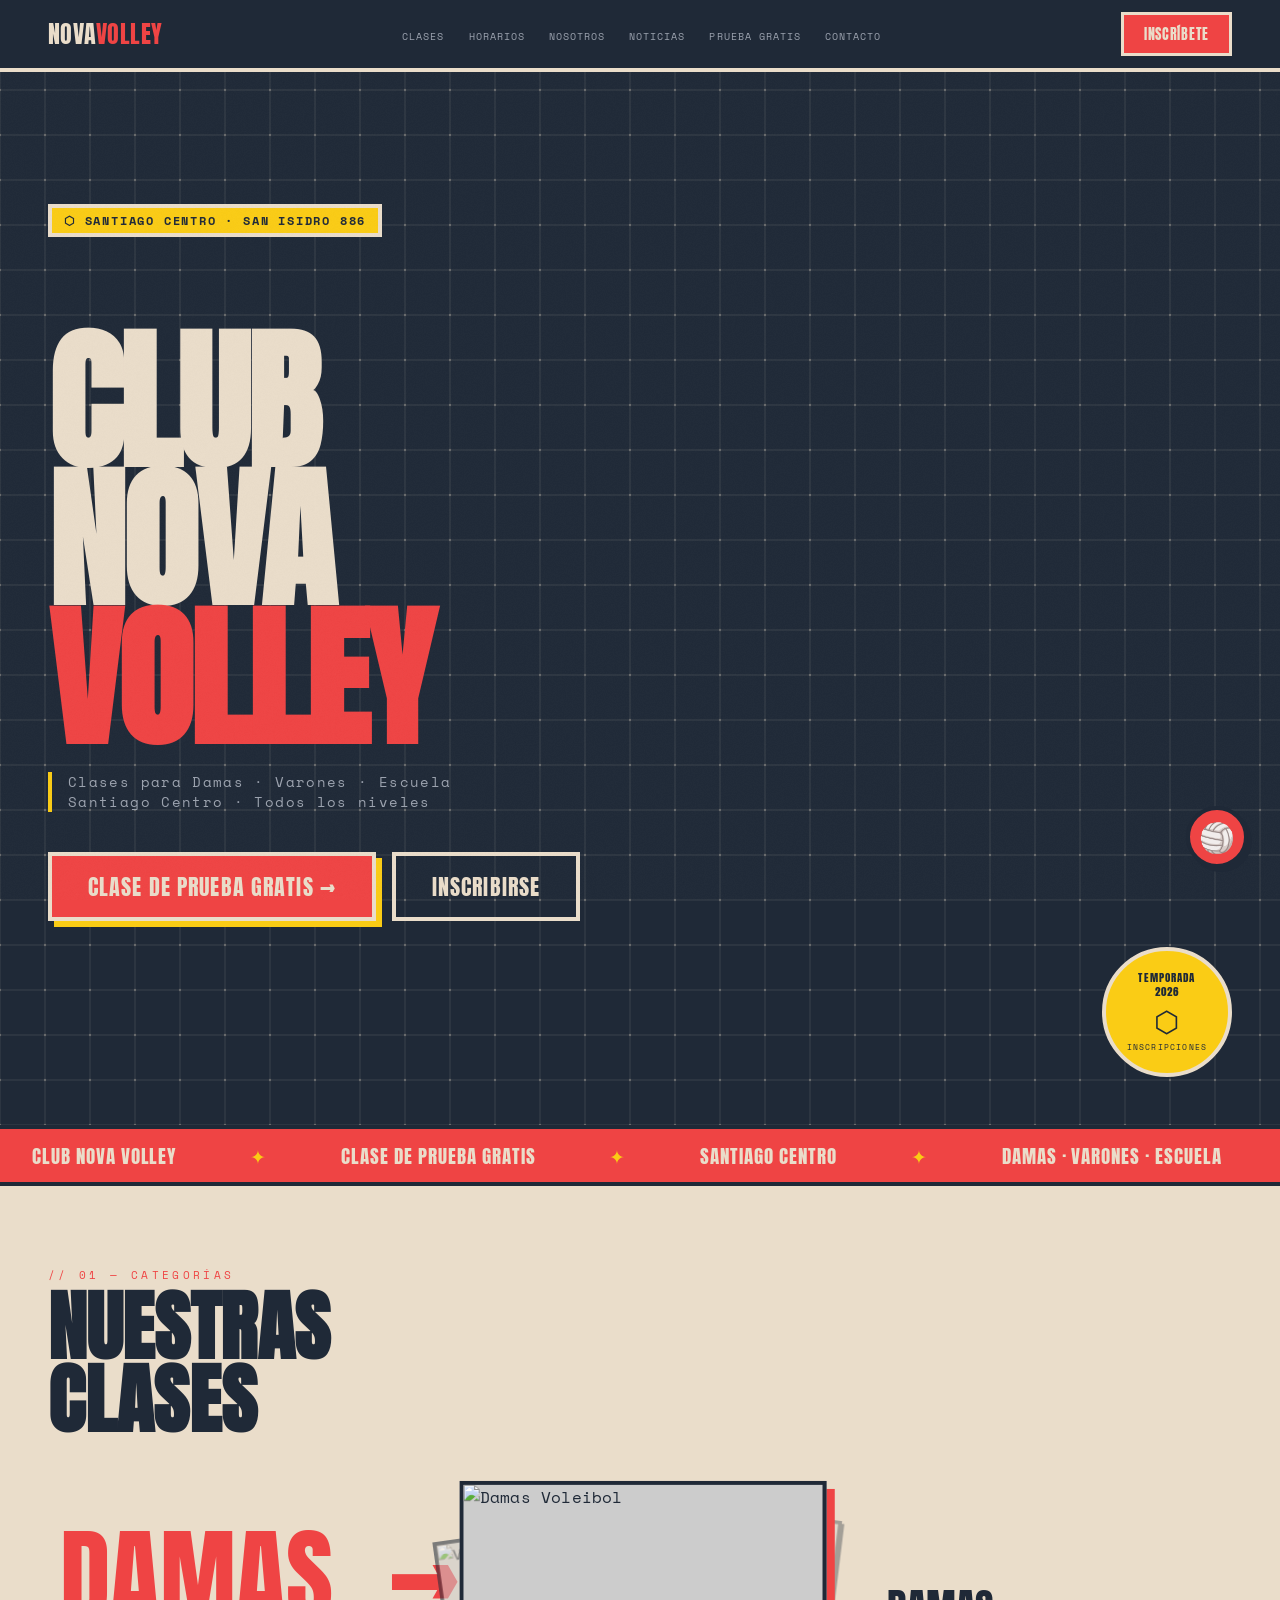
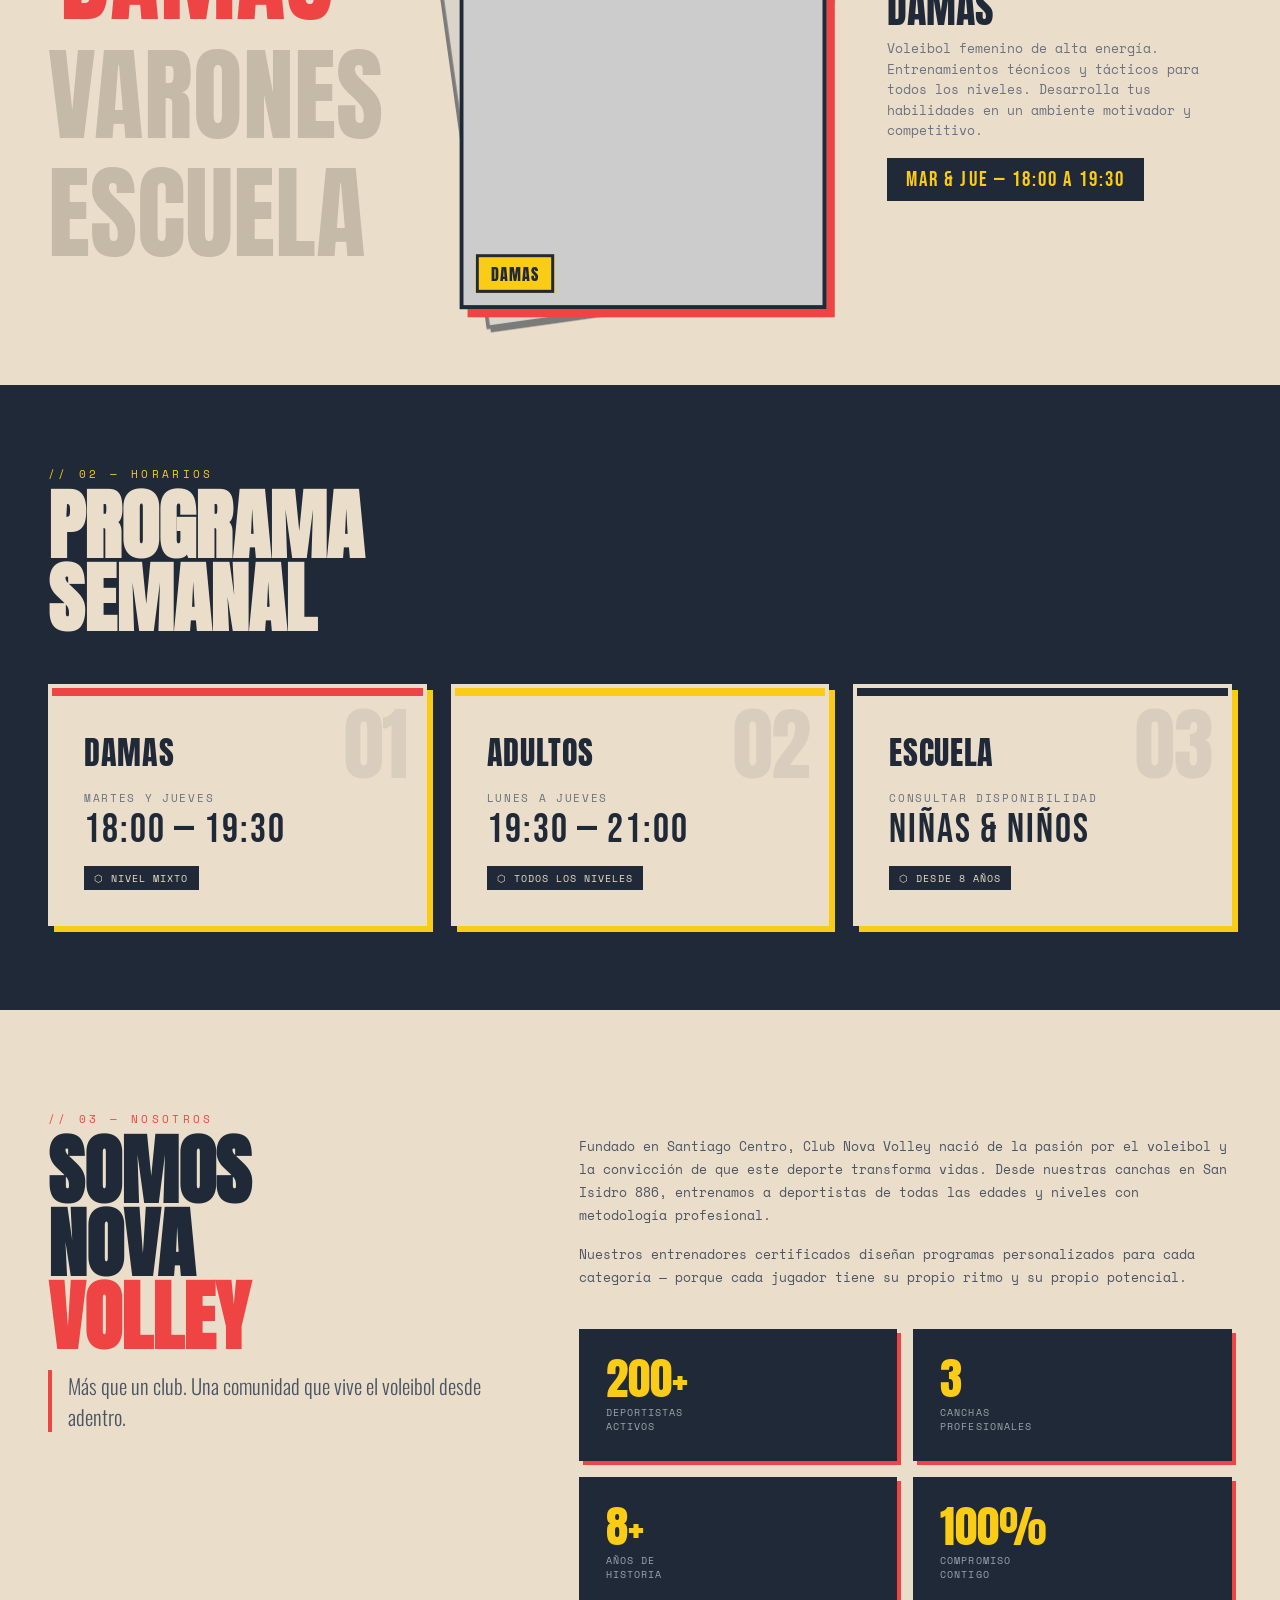
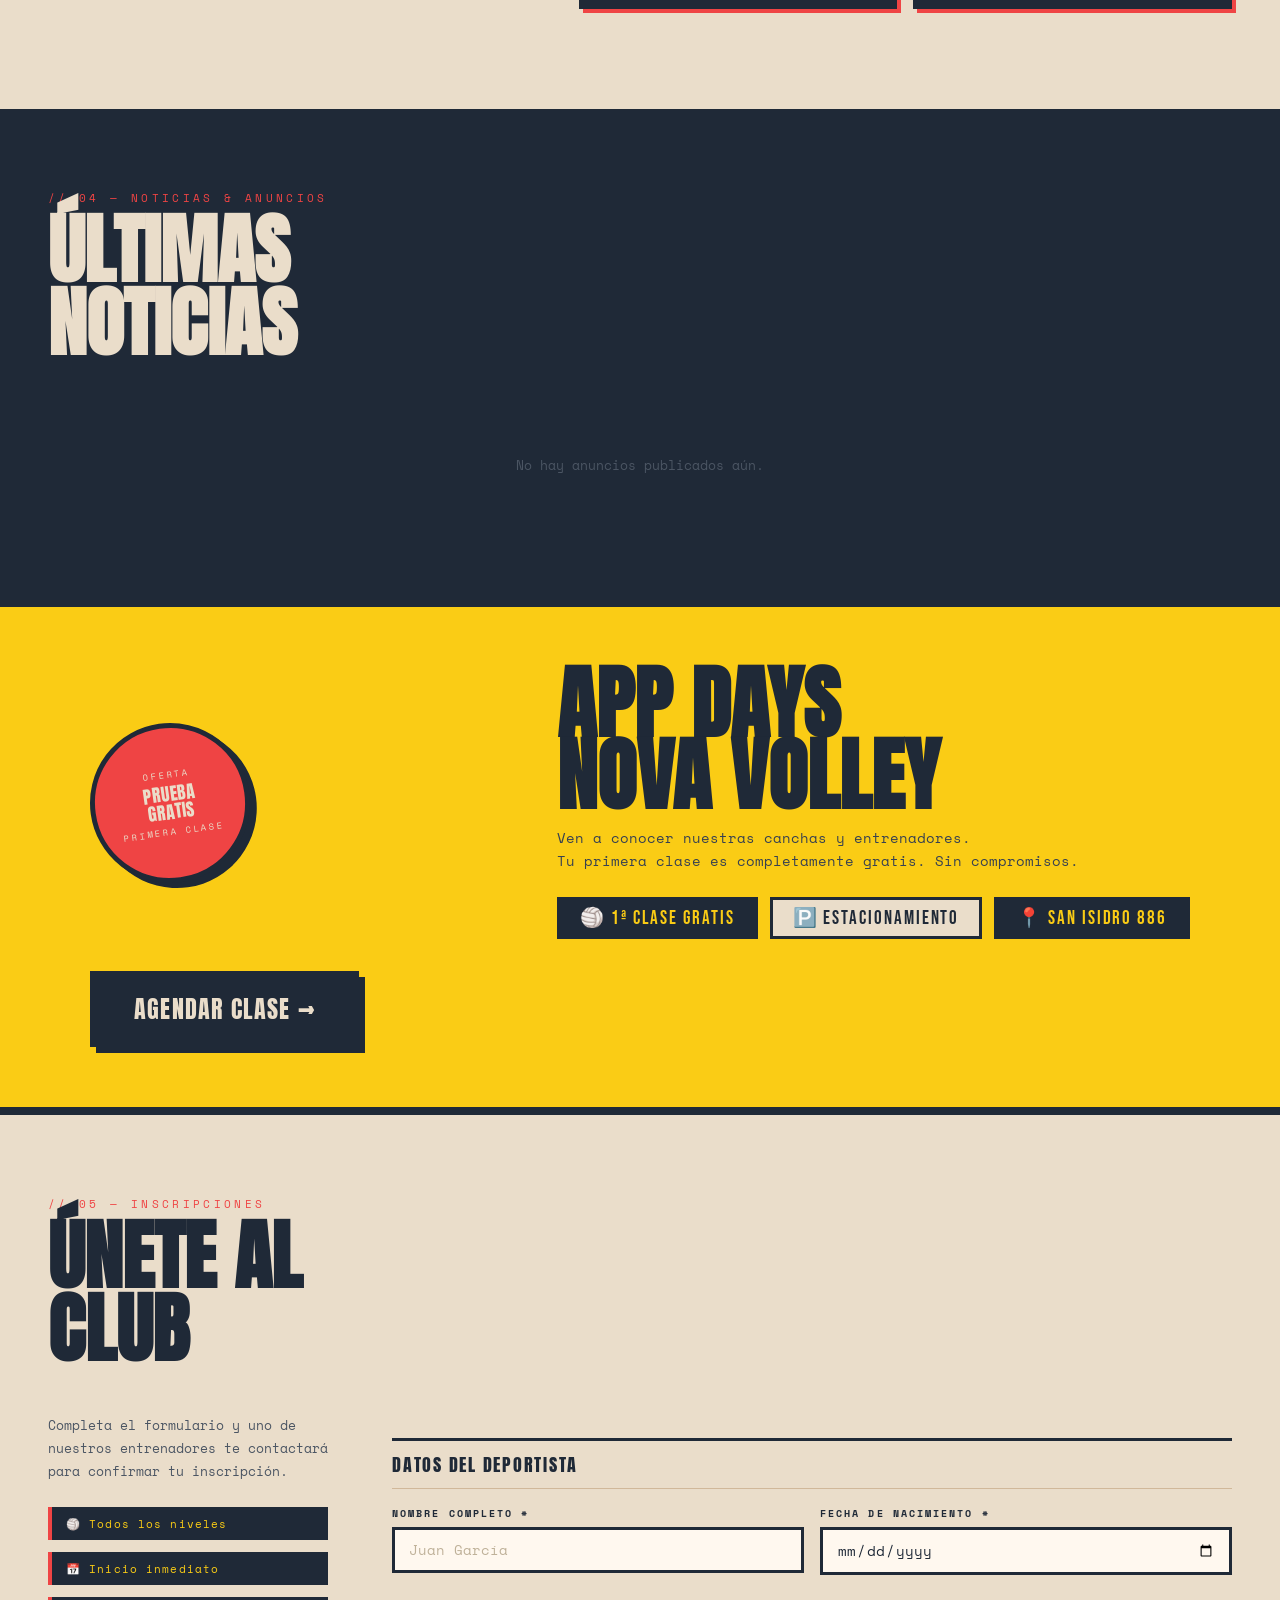
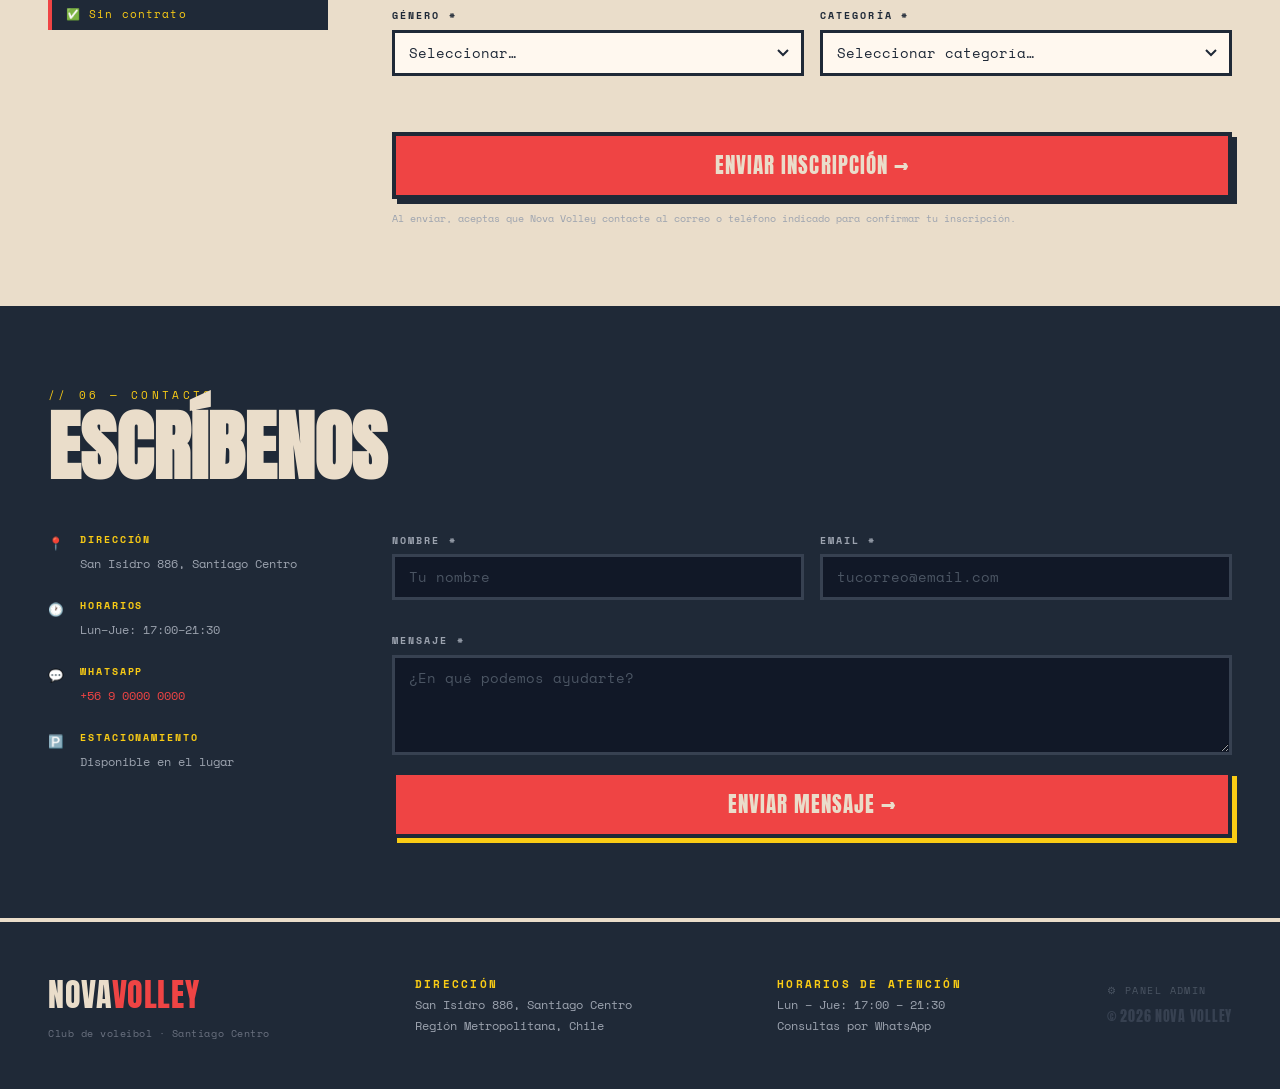
==== index.html @ c0166d58 "Add files via upload" ====
<!DOCTYPE html>
<html lang="es">
<head>
<meta charset="UTF-8">
<meta name="viewport" content="width=device-width, initial-scale=1.0">
<title>Club Nova Volley — Santiago Centro</title>
<link href="https://fonts.googleapis.com/css2?family=Anton&family=Bebas+Neue&family=Space+Mono:wght@400;700&family=Oswald:wght@300;400;700&display=swap" rel="stylesheet">
<link rel="stylesheet" href="styles.css">
</head>
<body>

<!-- ── NAVIGATION ── -->
<nav>
  <a href="#" class="nav-logo">NOVA<span>VOLLEY</span></a>
  <ul class="nav-links">
    <li><a href="#categorias">Clases</a></li>
    <li><a href="#horarios">Horarios</a></li>
    <li><a href="#nosotros">Nosotros</a></li>
    <li><a href="#informaciones">Noticias</a></li>
    <li><a href="#promo">Prueba Gratis</a></li>
    <li><a href="#contacto">Contacto</a></li>
  </ul>
  <a href="#inscripcion" class="nav-btn">INSCRÍBETE</a>
  <button class="nav-hamburger" id="nav-hamburger" aria-label="Abrir menú">☰</button>
</nav>

<!-- Mobile menu -->
<div class="mobile-menu" id="mobile-menu">
  <button class="mobile-menu-close" id="mobile-menu-close">✕</button>
  <ul>
    <li><a href="#categorias" class="mobile-link">Clases</a></li>
    <li><a href="#horarios" class="mobile-link">Horarios</a></li>
    <li><a href="#nosotros" class="mobile-link">Nosotros</a></li>
    <li><a href="#informaciones" class="mobile-link">Noticias</a></li>
    <li><a href="#promo" class="mobile-link">Prueba Gratis</a></li>
    <li><a href="#contacto" class="mobile-link">Contacto</a></li>
    <li><a href="#inscripcion" class="mobile-link cta">INSCRÍBETE</a></li>
  </ul>
</div>

<!-- ── HERO ── -->
<section id="hero">
  <canvas id="hero-canvas"></canvas>
  <div class="hero-content">
    <span class="hero-tag">⬡ Santiago Centro · San Isidro 886</span>
    <h1 class="hero-title">
      CLUB<br>
      NOVA<span class="highlight">VOLLEY</span>
    </h1>
    <p class="hero-sub">
      Clases para Damas · Varones · Escuela<br>
      Santiago Centro · Todos los niveles
    </p>
    <div class="hero-ctas">
      <a href="#promo" class="hero-cta">CLASE DE PRUEBA GRATIS →</a>
      <a href="#inscripcion" class="hero-cta-secondary">INSCRIBIRSE</a>
    </div>
  </div>
  <div class="hero-badge">
    <div class="hero-badge-inner">
      <span style="font-family:'Anton',sans-serif;font-size:0.7rem;color:var(--carbon);text-transform:uppercase;letter-spacing:0.1em;text-align:center;line-height:1.2;">TEMPORADA<br>2026</span>
      <span style="font-family:'Anton',sans-serif;font-size:1.8rem;color:var(--carbon);">⬡</span>
      <span style="font-family:'Space Mono',monospace;font-size:0.5rem;color:var(--carbon);text-transform:uppercase;letter-spacing:0.15em;">INSCRIPCIONES</span>
    </div>
  </div>
</section>

<!-- ── TICKER ── -->
<div class="ticker-wrap">
  <div class="ticker-track">
    <span class="ticker-item">CLUB NOVA VOLLEY</span>
    <span class="ticker-item ticker-dot">✦</span>
    <span class="ticker-item">CLASE DE PRUEBA GRATIS</span>
    <span class="ticker-item ticker-dot">✦</span>
    <span class="ticker-item">SANTIAGO CENTRO</span>
    <span class="ticker-item ticker-dot">✦</span>
    <span class="ticker-item">DAMAS · VARONES · ESCUELA</span>
    <span class="ticker-item ticker-dot">✦</span>
    <span class="ticker-item">SAN ISIDRO 886</span>
    <span class="ticker-item ticker-dot">✦</span>
    <span class="ticker-item">ESTACIONAMIENTO DISPONIBLE</span>
    <span class="ticker-item ticker-dot">✦</span>
    <span class="ticker-item">CLUB NOVA VOLLEY</span>
    <span class="ticker-item ticker-dot">✦</span>
    <span class="ticker-item">CLASE DE PRUEBA GRATIS</span>
    <span class="ticker-item ticker-dot">✦</span>
    <span class="ticker-item">SANTIAGO CENTRO</span>
    <span class="ticker-item ticker-dot">✦</span>
    <span class="ticker-item">DAMAS · VARONES · ESCUELA</span>
    <span class="ticker-item ticker-dot">✦</span>
    <span class="ticker-item">SAN ISIDRO 886</span>
    <span class="ticker-item ticker-dot">✦</span>
    <span class="ticker-item">ESTACIONAMIENTO DISPONIBLE</span>
    <span class="ticker-item ticker-dot">✦</span>
  </div>
</div>

<!-- ── CATEGORÍAS ── -->
<section id="categorias">
  <p class="section-label">// 01 — Categorías</p>
  <h2 class="section-title">NUESTRAS<br>CLASES</h2>
  <div class="shuffle-layout">
    <div class="cat-list" id="cat-list">
      <div class="cat-item active" data-cat="damas">DAMAS</div>
      <div class="cat-item" data-cat="varones">VARONES</div>
      <div class="cat-item" data-cat="escuela">ESCUELA</div>
    </div>
    <div class="photo-stack-wrap" id="photo-stack">
      <div class="photo-card front" data-cat="damas" data-pos="2">
        <img src="https://images.unsplash.com/photo-1547347298-4074fc3086f0?w=600&auto=format&fit=crop&q=80" alt="Damas Voleibol" loading="lazy" />
        <span class="card-label">DAMAS</span>
      </div>
      <div class="photo-card back-1" data-cat="varones" data-pos="0">
        <img src="https://images.unsplash.com/photo-1612872087720-bb876e2e67d1?w=600&auto=format&fit=crop&q=80" alt="Varones Voleibol" loading="lazy" />
        <span class="card-label">VARONES</span>
      </div>
      <div class="photo-card back-2" data-cat="escuela" data-pos="1">
        <img src="https://images.unsplash.com/photo-1574629810360-7efbbe195018?w=600&auto=format&fit=crop&q=80" alt="Escuela Voleibol" loading="lazy" />
        <span class="card-label">ESCUELA</span>
      </div>
    </div>
    <div class="cat-info-panel" id="cat-info">
      <div class="cat-info-title" id="info-title">DAMAS</div>
      <p class="cat-info-text" id="info-text">Voleibol femenino de alta energía. Entrenamientos técnicos y tácticos para todos los niveles. Desarrolla tus habilidades en un ambiente motivador y competitivo.</p>
      <span class="cat-horario" id="info-horario">MAR &amp; JUE — 18:00 a 19:30</span>
    </div>
  </div>
</section>

<!-- ── HORARIOS ── -->
<section id="horarios">
  <p class="section-label">// 02 — Horarios</p>
  <h2 class="section-title">PROGRAMA<br>SEMANAL</h2>
  <div class="schedule-grid">
    <div class="schedule-card">
      <div class="card-accent" style="background: var(--orange);"></div>
      <span class="card-num">01</span>
      <div class="card-title">Damas</div>
      <div class="card-days">Martes y Jueves</div>
      <div class="card-time">18:00 — 19:30</div>
      <span class="card-tag">⬡ Nivel mixto</span>
    </div>
    <div class="schedule-card">
      <div class="card-accent" style="background: var(--mustard);"></div>
      <span class="card-num">02</span>
      <div class="card-title">Adultos</div>
      <div class="card-days">Lunes a Jueves</div>
      <div class="card-time">19:30 — 21:00</div>
      <span class="card-tag">⬡ Todos los niveles</span>
    </div>
    <div class="schedule-card">
      <div class="card-accent" style="background: var(--carbon);"></div>
      <span class="card-num">03</span>
      <div class="card-title">Escuela</div>
      <div class="card-days">Consultar disponibilidad</div>
      <div class="card-time">NIÑAS &amp; NIÑOS</div>
      <span class="card-tag">⬡ Desde 8 años</span>
    </div>
  </div>
</section>

<!-- ── NOSOTROS ── -->
<section id="nosotros">
  <p class="section-label">// 03 — Nosotros</p>
  <div class="nosotros-layout">
    <div class="nosotros-left">
      <h2 class="section-title nosotros-title">SOMOS<br>NOVA<span class="text-orange">VOLLEY</span></h2>
      <p class="nosotros-lead">Más que un club. Una comunidad que vive el voleibol desde adentro.</p>
    </div>
    <div class="nosotros-right">
      <div class="nosotros-text">
        <p>Fundado en Santiago Centro, Club Nova Volley nació de la pasión por el voleibol y la convicción de que este deporte transforma vidas. Desde nuestras canchas en San Isidro 886, entrenamos a deportistas de todas las edades y niveles con metodología profesional.</p>
        <p>Nuestros entrenadores certificados diseñan programas personalizados para cada categoría — porque cada jugador tiene su propio ritmo y su propio potencial.</p>
      </div>
      <div class="nosotros-stats">
        <div class="stat-item">
          <span class="stat-num">200+</span>
          <span class="stat-label">Deportistas<br>activos</span>
        </div>
        <div class="stat-item">
          <span class="stat-num">3</span>
          <span class="stat-label">Canchas<br>profesionales</span>
        </div>
        <div class="stat-item">
          <span class="stat-num">8+</span>
          <span class="stat-label">Años de<br>historia</span>
        </div>
        <div class="stat-item">
          <span class="stat-num">100%</span>
          <span class="stat-label">Compromiso<br>contigo</span>
        </div>
      </div>
    </div>
  </div>
</section>

<!-- ── INFORMACIONES (Feed dinámico) ── -->
<section id="informaciones">
  <p class="section-label">// 04 — Noticias &amp; Anuncios</p>
  <h2 class="section-title">ÚLTIMAS<br>NOTICIAS</h2>
  <div class="news-grid" id="news-grid">
    <!-- Feed cargado desde Supabase -->
    <div class="news-loading">
      <div class="news-spinner"></div>
      <span>Cargando noticias…</span>
    </div>
  </div>
</section>

<!-- ── PROMO ── -->
<section id="promo">
  <div class="promo-inner">
    <div class="promo-stamp">
      <div class="stamp-top">oferta</div>
      <div class="stamp-main">PRUEBA<br>GRATIS</div>
      <div class="stamp-top">primera clase</div>
    </div>
    <div class="promo-text">
      <h2>APP DAYS<br>NOVA VOLLEY</h2>
      <p>Ven a conocer nuestras canchas y entrenadores.<br>Tu primera clase es completamente gratis. Sin compromisos.</p>
      <div class="promo-pills">
        <span class="promo-pill">🏐 1ª CLASE GRATIS</span>
        <span class="promo-pill inv">🅿️ ESTACIONAMIENTO</span>
        <span class="promo-pill">📍 SAN ISIDRO 886</span>
      </div>
    </div>
    <a href="https://wa.me/56900000000?text=Hola%2C%20quiero%20agendar%20mi%20clase%20de%20prueba%20en%20Club%20Nova%20Volley" class="promo-cta" target="_blank">
      AGENDAR CLASE →
    </a>
  </div>
</section>

<!-- ── INSCRIPCIÓN ── -->
<section id="inscripcion">
  <p class="section-label">// 05 — Inscripciones</p>
  <h2 class="section-title">ÚNETE AL<br>CLUB</h2>
  <div class="form-layout">
    <div class="form-intro">
      <p class="form-intro-text">Completa el formulario y uno de nuestros entrenadores te contactará para confirmar tu inscripción.</p>
      <div class="form-badges">
        <span class="form-badge">🏐 Todos los niveles</span>
        <span class="form-badge">📅 Inicio inmediato</span>
        <span class="form-badge">✅ Sin contrato</span>
      </div>
    </div>
    <form class="registro-form" id="registro-form" novalidate>
      <div class="form-section-title">DATOS DEL DEPORTISTA</div>
      <div class="form-row">
        <div class="form-group">
          <label class="form-label">Nombre completo *</label>
          <input type="text" class="form-input" name="nombre" placeholder="Juan García" required>
        </div>
        <div class="form-group">
          <label class="form-label">Fecha de nacimiento *</label>
          <input type="date" class="form-input" name="fecha_nac" required>
        </div>
      </div>
      <div class="form-row">
        <div class="form-group">
          <label class="form-label">Género *</label>
          <select class="form-input form-select" name="genero" required>
            <option value="">Seleccionar…</option>
            <option value="femenino">Femenino</option>
            <option value="masculino">Masculino</option>
            <option value="otro">Otro / Prefiero no decir</option>
          </select>
        </div>
        <div class="form-group">
          <label class="form-label">Categoría *</label>
          <select class="form-input form-select" name="categoria" required>
            <option value="">Seleccionar categoría…</option>
            <option value="damas">Damas (Martes y Jueves 18:00)</option>
            <option value="adultos">Adultos (Lun–Jue 19:30)</option>
            <option value="escuela">Escuela (desde 8 años)</option>
          </select>
        </div>
      </div>

      <!-- Sección Apoderado (condicional si es menor) -->
      <div class="form-section-title apoderado-section" id="apoderado-section" style="display:none;">
        CONTACTO DEL APODERADO
        <span class="form-section-note">(Requerido para menores de 18 años)</span>
      </div>
      <div class="apoderado-fields" id="apoderado-fields" style="display:none;">
        <div class="form-row">
          <div class="form-group">
            <label class="form-label">Nombre del apoderado *</label>
            <input type="text" class="form-input" name="apoderado_nombre" placeholder="María García">
          </div>
          <div class="form-group">
            <label class="form-label">Teléfono del apoderado *</label>
            <input type="tel" class="form-input" name="apoderado_telefono" placeholder="+56 9 8765 4321">
          </div>
        </div>
      </div>
      <div class="form-submit-wrap">
        <button type="submit" class="form-submit" id="form-submit-btn">
          <span id="form-submit-text">ENVIAR INSCRIPCIÓN →</span>
        </button>
        <p class="form-disclaimer">Al enviar, aceptas que Nova Volley contacte al correo o teléfono indicado para confirmar tu inscripción.</p>
      </div>
      <div class="form-success" id="form-success" style="display:none;">
        <span class="form-success-icon">✓</span>
        <div>
          <strong>¡Inscripción recibida!</strong><br>
          Te contactaremos en las próximas 24 horas para confirmar tu cupo.
        </div>
      </div>
      <div class="form-error" id="form-error" style="display:none;">
        <span>⚠ Error al enviar. Intenta nuevamente o contáctanos por WhatsApp.</span>
      </div>
    </form>
  </div>
</section>

<!-- ── CONTACTO ── -->
<section id="contacto">
  <p class="section-label">// 06 — Contacto</p>
  <h2 class="section-title">ESCRÍBENOS</h2>
  <div class="contacto-layout">
    <div class="contacto-info">
      <div class="contacto-item">
        <span class="contacto-icon">📍</span>
        <div>
          <strong>Dirección</strong>
          <span>San Isidro 886, Santiago Centro</span>
        </div>
      </div>
      <div class="contacto-item">
        <span class="contacto-icon">🕐</span>
        <div>
          <strong>Horarios</strong>
          <span>Lun–Jue: 17:00–21:30</span>
        </div>
      </div>
      <div class="contacto-item">
        <span class="contacto-icon">💬</span>
        <div>
          <strong>WhatsApp</strong>
          <a href="https://wa.me/56900000000" target="_blank" class="contacto-link">+56 9 0000 0000</a>
        </div>
      </div>
      <div class="contacto-item">
        <span class="contacto-icon">🅿️</span>
        <div>
          <strong>Estacionamiento</strong>
          <span>Disponible en el lugar</span>
        </div>
      </div>
    </div>
    <form class="contacto-form" id="contacto-form" novalidate>
      <div class="form-row">
        <div class="form-group">
          <label class="form-label">Nombre *</label>
          <input type="text" class="form-input" name="nombre" placeholder="Tu nombre" required>
        </div>
        <div class="form-group">
          <label class="form-label">Email *</label>
          <input type="email" class="form-input" name="email" placeholder="tucorreo@email.com" required>
        </div>
      </div>
      <div class="form-group">
        <label class="form-label">Mensaje *</label>
        <textarea class="form-input form-textarea" name="mensaje" placeholder="¿En qué podemos ayudarte?" required></textarea>
      </div>
      <button type="submit" class="form-submit">ENVIAR MENSAJE →</button>
      <div class="form-success" id="contacto-success" style="display:none;">
        <span class="form-success-icon">✓</span>
        <div><strong>¡Mensaje enviado!</strong><br>Te responderemos pronto.</div>
      </div>
    </form>
  </div>
</section>

<!-- ── FOOTER ── -->
<footer>
  <div>
    <div class="logo">NOVA<span>VOLLEY</span></div>
    <div style="font-family:'Space Mono',monospace;font-size:0.65rem;color:#6B7280;margin-top:6px;letter-spacing:0.05em;">Club de voleibol · Santiago Centro</div>
  </div>
  <div class="address">
    <strong>Dirección</strong>
    San Isidro 886, Santiago Centro<br>
    Región Metropolitana, Chile
  </div>
  <div class="address">
    <strong>Horarios de atención</strong>
    Lun – Jue: 17:00 – 21:30<br>
    Consultas por WhatsApp
  </div>
  <div>
    <a href="admin.html" class="admin-link">⚙ Panel Admin</a>
    <div style="font-family:'Anton',sans-serif;font-size:0.9rem;color:#374151;text-transform:uppercase;letter-spacing:0.05em;margin-top:8px;">© 2026 Nova Volley</div>
  </div>
</footer>

<!-- ── CHATBOT FLOTANTE ── -->
<div class="chat-widget" id="chat-widget">
  <div class="chat-bubble" id="chat-bubble" title="Chatear con Nova">
    <span class="chat-bubble-icon">🏐</span>
    <span class="chat-notification" id="chat-notification">1</span>
  </div>
  <div class="chat-window" id="chat-window">
    <div class="chat-header">
      <div class="chat-header-info">
        <div class="chat-avatar">🏐</div>
        <div>
          <div class="chat-header-name">Nova Bot</div>
          <div class="chat-header-sub">Club Nova Volley · En línea</div>
        </div>
      </div>
      <button class="chat-close" id="chat-close">✕</button>
    </div>
    <div class="chat-messages" id="chat-messages">
      <!-- mensajes renderizados por JS -->
    </div>
    <div class="chat-quick-replies" id="chat-quick-replies">
      <button class="quick-reply" data-q="horarios">⏰ Horarios</button>
      <button class="quick-reply" data-q="precio">💰 Precios</button>
      <button class="quick-reply" data-q="prueba">🎯 Clase gratis</button>
      <button class="quick-reply" data-q="ubicacion">📍 Dónde están</button>
    </div>
    <div class="chat-input-wrap">
      <input type="text" class="chat-input" id="chat-input" placeholder="Escribe tu consulta…" autocomplete="off">
      <button class="chat-send" id="chat-send">→</button>
    </div>
    <div class="chat-footer-actions">
      <a href="https://wa.me/56900000000?text=Hola%2C%20necesito%20hablar%20con%20alguien%20de%20Nova%20Volley" target="_blank" class="chat-human-btn">👤 Hablar con persona</a>
      <a href="#contacto" class="chat-human-btn" id="chat-goto-form">📋 Formulario</a>
    </div>
  </div>
</div>

<script src="scripts.js"></script>
</body>
</html>
---- styles.css ----
/* =====================================================
   Club Nova Volley — Estilos completos (v2)
   ===================================================== */

:root {
  --kraft: #EADDCA;
  --orange: #EF4444;
  --mustard: #FACC15;
  --carbon: #1F2937;
  --dark: #111827;
}

* { box-sizing: border-box; margin: 0; padding: 0; }

html { scroll-behavior: smooth; }

body {
  background-color: var(--kraft);
  color: var(--carbon);
  font-family: 'Space Mono', monospace;
  overflow-x: hidden;
}

body::before {
  content: '';
  position: fixed;
  inset: 0;
  background-image: url("data:image/svg+xml,%3Csvg xmlns='http://www.w3.org/2000/svg' width='400' height='400'%3E%3Cfilter id='noise'%3E%3CfeTurbulence type='fractalNoise' baseFrequency='0.9' numOctaves='4' stitchTiles='stitch'/%3E%3CfeColorMatrix type='saturate' values='0'/%3E%3C/filter%3E%3Crect width='400' height='400' filter='url(%23noise)' opacity='0.06'/%3E%3C/svg%3E");
  pointer-events: none; /* ← nunca bloquea clicks */
  z-index: 500;         /* ← por debajo de nav, chat y mobile menu */
  opacity: 0.5;
}

/* ========== NAV ========== */
nav {
  position: fixed;
  top: 0; left: 0; right: 0;
  z-index: 1100; /* por encima de la textura (500) */
  background: var(--carbon);
  border-bottom: 4px solid var(--kraft);
  padding: 12px 3rem;
  display: flex;
  align-items: center;
  justify-content: space-between;
}

nav .nav-logo {
  font-family: 'Anton', sans-serif;
  font-size: 1.5rem;
  color: var(--kraft);
  letter-spacing: 0.02em;
  text-decoration: none;
  flex-shrink: 0;
}
nav .nav-logo span { color: var(--orange); }

nav .nav-links {
  display: flex;
  gap: 1.5rem;
  list-style: none;
}

nav .nav-links a {
  font-family: 'Space Mono', monospace;
  font-size: 0.65rem;
  color: #9CA3AF;
  text-decoration: none;
  letter-spacing: 0.1em;
  text-transform: uppercase;
  transition: color 0.2s;
  white-space: nowrap;
}
nav .nav-links a:hover { color: var(--mustard); }

nav .nav-btn {
  background: var(--orange);
  color: var(--kraft);
  font-family: 'Anton', sans-serif;
  font-size: 0.9rem;
  padding: 8px 20px;
  border: 3px solid var(--kraft);
  cursor: pointer;
  letter-spacing: 0.05em;
  text-decoration: none;
  transition: background 0.2s;
  white-space: nowrap;
  flex-shrink: 0;
}
nav .nav-btn:hover { background: var(--mustard); color: var(--carbon); }

.nav-hamburger {
  display: none;
  background: none;
  border: 2px solid #4B5563;
  color: var(--kraft);
  font-size: 1.2rem;
  padding: 4px 10px;
  cursor: pointer;
  transition: border-color 0.2s;
}
.nav-hamburger:hover { border-color: var(--orange); }

/* Mobile menu */
.mobile-menu {
  display: none;
  position: fixed;
  inset: 0;
  background: var(--dark);
  z-index: 2200; /* por encima de nav y textura */
  flex-direction: column;
  align-items: center;
  justify-content: center;
  gap: 0.5rem;
  transform: translateX(100%);
  transition: transform 0.35s cubic-bezier(0.77, 0, 0.175, 1);
}
.mobile-menu { display: flex; }
.mobile-menu.open { transform: translateX(0); }

.mobile-menu-close {
  position: absolute;
  top: 1.5rem;
  right: 1.5rem;
  background: none;
  border: 2px solid #4B5563;
  color: var(--kraft);
  font-size: 1.2rem;
  padding: 6px 12px;
  cursor: pointer;
}

.mobile-menu ul {
  list-style: none;
  display: flex;
  flex-direction: column;
  align-items: center;
  gap: 0.5rem;
  width: 100%;
  padding: 0 2rem;
}

.mobile-menu a.mobile-link {
  display: block;
  font-family: 'Anton', sans-serif;
  font-size: 2rem;
  text-transform: uppercase;
  color: var(--kraft);
  text-decoration: none;
  letter-spacing: 0.05em;
  padding: 8px 0;
  transition: color 0.2s;
}
.mobile-menu a.mobile-link:hover { color: var(--orange); }
.mobile-menu a.mobile-link.cta {
  background: var(--orange);
  color: var(--kraft);
  padding: 10px 32px;
  margin-top: 1rem;
  font-size: 1.5rem;
  border: 3px solid var(--kraft);
}

/* ========== HERO ========== */
#hero {
  position: relative;
  height: 125vh;
  min-height: 600px;
  background-color: var(--carbon);
  overflow: hidden;
}

#hero-canvas {
  position: absolute;
  inset: 0;
  width: 125%;
  height: 125%;
}

.hero-content {
  position: relative;
  z-index: 10;
  display: flex;
  flex-direction: column;
  align-items: flex-start;
  justify-content: center;
  height: 100%;
  padding: 2rem 3rem;
  pointer-events: none;
}

.hero-content .hero-cta,
.hero-content .hero-cta-secondary,
.hero-content a,
.hero-content button {
  pointer-events: auto;
}

.hero-tag {
  background: var(--mustard);
  border: 4px solid var(--kraft);
  color: var(--carbon);
  font-family: 'Space Mono', monospace;
  font-size: 0.75rem;
  font-weight: 700;
  padding: 4px 12px;
  letter-spacing: 0.15em;
  text-transform: uppercase;
  margin-bottom: 1rem;
  display: inline-block;
}

.hero-title {
  font-family: 'Anton', sans-serif;
  font-size: clamp(4rem, 12vw, 10rem);
  line-height: 0.9;
  color: var(--kraft);
  text-transform: uppercase;
  letter-spacing: -0.02em;
  margin-top: 5rem;
}
.hero-title span.highlight { color: var(--orange); display: block; }

.hero-sub {
  font-family: 'Space Mono', monospace;
  color: #9CA3AF;
  font-size: 0.85rem;
  margin-top: 1.5rem;
  letter-spacing: 0.1em;
  border-left: 4px solid var(--mustard);
  padding-left: 1rem;
}

.hero-ctas {
  display: flex;
  gap: 1rem;
  flex-wrap: wrap;
  margin-top: 2.5rem;
}

.hero-cta {
  background: var(--orange);
  color: var(--kraft);
  font-family: 'Anton', sans-serif;
  font-size: 1.4rem;
  letter-spacing: 0.05em;
  padding: 14px 36px;
  border: 4px solid var(--kraft);
  box-shadow: 6px 6px 0px var(--mustard);
  cursor: pointer;
  text-decoration: none;
  display: inline-block;
  transition: transform 0.1s, box-shadow 0.1s;
}
.hero-cta:hover { transform: translate(-3px, -3px); box-shadow: 9px 9px 0px var(--mustard); }

.hero-cta-secondary {
  background: transparent;
  color: var(--kraft);
  font-family: 'Anton', sans-serif;
  font-size: 1.4rem;
  letter-spacing: 0.05em;
  padding: 14px 36px;
  border: 4px solid var(--kraft);
  cursor: pointer;
  text-decoration: none;
  display: inline-block;
  transition: background 0.2s, color 0.2s;
}
.hero-cta-secondary:hover { background: var(--kraft); color: var(--carbon); }

.hero-badge {
  position: absolute;
  right: 3rem;
  bottom: 3rem;
  width: 130px;
  height: 130px;
  background: var(--mustard);
  border: 4px solid var(--kraft);
  border-radius: 50%;
  display: flex;
  flex-direction: column;
  align-items: center;
  justify-content: center;
  text-align: center;
  animation: spin-slow 12s linear infinite;
  z-index: 10;
  pointer-events: none;
}

@keyframes spin-slow {
  from { transform: rotate(0deg); }
  to   { transform: rotate(360deg); }
}

.hero-badge-inner {
  animation: spin-slow 12s linear infinite reverse;
  display: flex;
  flex-direction: column;
  align-items: center;
}

/* ========== TICKER ========== */
.ticker-wrap {
  background: var(--orange);
  border-top: 4px solid var(--carbon);
  border-bottom: 4px solid var(--carbon);
  overflow: hidden;
  padding: 12px 0;
  white-space: nowrap;
}

.ticker-track {
  display: inline-block;
  animation: ticker 20s linear infinite;
}

.ticker-item {
  display: inline-block;
  font-family: 'Anton', sans-serif;
  font-size: 1.2rem;
  color: var(--kraft);
  padding: 0 2rem;
  letter-spacing: 0.05em;
}

.ticker-dot { color: var(--mustard); }

@keyframes ticker {
  0%   { transform: translateX(0); }
  100% { transform: translateX(-50%); }
}

/* ========== SHARED SECTION STYLES ========== */
.section-label {
  font-family: 'Space Mono', monospace;
  font-size: 0.7rem;
  letter-spacing: 0.3em;
  text-transform: uppercase;
  color: var(--orange);
  margin-bottom: 0.5rem;
}

.section-title {
  font-family: 'Anton', sans-serif;
  font-size: clamp(2.5rem, 6vw, 5rem);
  text-transform: uppercase;
  line-height: 0.95;
  color: var(--carbon);
  margin-bottom: 3rem;
}

/* ========== CATEGORÍAS ========== */
#categorias {
  background-color: var(--kraft);
  padding: 80px 3rem;
  position: relative;
}

.shuffle-layout {
  display: flex;
  align-items: center;
  gap: 4rem;
  min-height: 420px;
}

.cat-list { display: flex; flex-direction: column; gap: 0; flex-shrink: 0; }

.cat-item {
  font-family: 'Anton', sans-serif;
  font-size: clamp(1.5rem, 8vw, 7rem);
  text-transform: uppercase;
  color: #C5B9A8;
  cursor: pointer;
  line-height: 1;
  padding: 8px 0;
  transition: color 0.25s cubic-bezier(0.34, 1.56, 0.64, 1), transform 0.25s cubic-bezier(0.34, 1.56, 0.64, 1);
  position: relative;
  padding-right: 1rem;
  user-select: none;
}

.cat-item::after {
  content: '→';
  position: absolute;
  right: -2rem;
  opacity: 0;
  transition: opacity 0.2s, right 0.3s cubic-bezier(0.34, 1.56, 0.64, 1);
}

.cat-item:hover,
.cat-item.active { color: var(--carbon); transform: translateX(12px); }
.cat-item:hover::after,
.cat-item.active::after { opacity: 1; right: -3rem; color: var(--orange); }
.cat-item.active { color: var(--orange); }

.photo-stack-wrap {
  position: relative;
  width: 360px;
  height: 420px;
  flex-shrink: 0;
  margin: 0 auto;
}

.photo-card {
  position: absolute;
  inset: 0;
  border: 4px solid var(--carbon);
  overflow: hidden;
  transition: transform 0.6s cubic-bezier(0.34, 1.2, 0.64, 1), opacity 0.5s cubic-bezier(0.25, 0.1, 0.25, 1), box-shadow 0.5s ease;
  will-change: transform, opacity;
  background: #ccc;
}

.photo-card img { width: 100%; height: 100%; object-fit: cover; display: block; }

.photo-card .card-label {
  position: absolute;
  bottom: 12px;
  left: 12px;
  background: var(--mustard);
  border: 3px solid var(--carbon);
  font-family: 'Anton', sans-serif;
  font-size: 1rem;
  padding: 4px 12px;
  color: var(--carbon);
  letter-spacing: 0.05em;
}

.photo-card[data-pos="0"] { transform: rotate(-6deg) translate(-10px, 8px); z-index: 1; opacity: 0.7; box-shadow: 4px 4px 0 var(--carbon); }
.photo-card[data-pos="1"] { transform: rotate(4deg) translate(8px, -6px); z-index: 2; opacity: 0.85; box-shadow: 5px 5px 0 var(--carbon); }
.photo-card[data-pos="2"] { transform: rotate(-2deg) translate(2px, 2px); z-index: 3; opacity: 1; box-shadow: 6px 6px 0 var(--carbon); }

.photo-card.front  { transform: rotate(0deg) translate(0, 0) scale(1.02) !important; z-index: 10 !important; opacity: 1 !important; box-shadow: 8px 8px 0 var(--orange) !important; }
.photo-card.back-1 { transform: rotate(-8deg) translate(-20px, 15px) scale(0.93) !important; z-index: 5 !important; opacity: 0.55 !important; box-shadow: 4px 4px 0 var(--carbon) !important; }
.photo-card.back-2 { transform: rotate(7deg) translate(18px, -12px) scale(0.88) !important; z-index: 4 !important; opacity: 0.35 !important; box-shadow: 3px 3px 0 var(--carbon) !important; }

.cat-info-panel { flex: 1; min-width: 200px; }

.cat-info-title {
  font-family: 'Anton', sans-serif;
  font-size: 2.5rem;
  text-transform: uppercase;
  color: var(--carbon);
  line-height: 0.95;
  transition: color 0.3s;
}

.cat-info-text {
  font-family: 'Space Mono', monospace;
  font-size: 0.8rem;
  color: #6B7280;
  margin-top: 0.75rem;
  line-height: 1.6;
  transition: opacity 0.3s;
}

.cat-horario {
  margin-top: 1rem;
  display: inline-block;
  background: var(--carbon);
  color: var(--mustard);
  font-family: 'Bebas Neue', sans-serif;
  font-size: 1.3rem;
  padding: 6px 16px;
  letter-spacing: 0.1em;
  border: 3px solid var(--carbon);
}

/* ========== HORARIOS ========== */
#horarios {
  background: var(--carbon);
  padding: 80px 3rem;
}

#horarios .section-label { color: var(--mustard); }
#horarios .section-title { color: var(--kraft); }

.schedule-grid {
  display: grid;
  grid-template-columns: repeat(auto-fit, minmax(280px, 1fr));
  gap: 1.5rem;
  margin-top: 2rem;
}

.schedule-card {
  background: var(--kraft);
  border: 4px solid var(--kraft);
  padding: 2rem;
  position: relative;
  overflow: hidden;
  cursor: pointer;
  transition: transform 0.2s cubic-bezier(0.34, 1.56, 0.64, 1), box-shadow 0.2s;
  box-shadow: 6px 6px 0px var(--mustard);
}
.schedule-card:hover { transform: translate(-4px, -4px); box-shadow: 10px 10px 0px var(--mustard); }

.schedule-card .card-accent { position: absolute; top: 0; left: 0; right: 0; height: 8px; }
.schedule-card .card-num { font-family: 'Anton', sans-serif; font-size: 5rem; color: rgba(31,41,55,0.08); line-height: 1; position: absolute; top: 1rem; right: 1rem; letter-spacing: -0.02em; }
.schedule-card .card-title { font-family: 'Anton', sans-serif; font-size: 2rem; text-transform: uppercase; color: var(--carbon); margin-top: 0.5rem; letter-spacing: 0.02em; }
.schedule-card .card-days { font-family: 'Space Mono', monospace; font-size: 0.7rem; color: #6B7280; text-transform: uppercase; letter-spacing: 0.15em; margin-top: 0.75rem; }
.schedule-card .card-time { font-family: 'Bebas Neue', sans-serif; font-size: 2.5rem; color: var(--carbon); letter-spacing: 0.05em; margin-top: 0.25rem; line-height: 1; }
.schedule-card .card-tag { display: inline-block; margin-top: 1rem; background: var(--carbon); color: var(--kraft); font-family: 'Space Mono', monospace; font-size: 0.65rem; padding: 4px 10px; letter-spacing: 0.1em; text-transform: uppercase; }

/* ========== NOSOTROS ========== */
#nosotros {
  background: var(--kraft);
  padding: 100px 3rem;
  border-top: 4px solid var(--carbon);
}

.nosotros-layout {
  display: grid;
  grid-template-columns: 1fr 1.4fr;
  gap: 4rem;
  align-items: start;
}

.nosotros-title { margin-bottom: 1rem; }
.nosotros-title .text-orange { color: var(--orange); display: block; }

.nosotros-lead {
  font-family: 'Oswald', sans-serif;
  font-size: 1.3rem;
  font-weight: 300;
  color: #4B5563;
  line-height: 1.5;
  border-left: 4px solid var(--orange);
  padding-left: 1rem;
  margin-top: 1rem;
}

.nosotros-text p {
  font-family: 'Space Mono', monospace;
  font-size: 0.8rem;
  line-height: 1.8;
  color: #4B5563;
  margin-bottom: 1rem;
}

.nosotros-stats {
  display: grid;
  grid-template-columns: 1fr 1fr;
  gap: 1rem;
  margin-top: 2.5rem;
}

.stat-item {
  background: var(--carbon);
  padding: 1.5rem;
  border: 3px solid var(--carbon);
  display: flex;
  flex-direction: column;
  gap: 0.25rem;
  box-shadow: 4px 4px 0 var(--orange);
  transition: transform 0.2s, box-shadow 0.2s;
}
.stat-item:hover { transform: translate(-2px, -2px); box-shadow: 6px 6px 0 var(--orange); }

.stat-num {
  font-family: 'Anton', sans-serif;
  font-size: 2.8rem;
  color: var(--mustard);
  line-height: 1;
}

.stat-label {
  font-family: 'Space Mono', monospace;
  font-size: 0.65rem;
  color: #9CA3AF;
  text-transform: uppercase;
  letter-spacing: 0.1em;
  line-height: 1.4;
}

/* ========== INFORMACIONES ========== */
#informaciones {
  background: var(--carbon);
  padding: 80px 3rem;
}

#informaciones .section-label { color: var(--orange); }
#informaciones .section-title { color: var(--kraft); }

.news-grid {
  display: grid;
  grid-template-columns: repeat(auto-fill, minmax(300px, 1fr));
  gap: 1.5rem;
}

.news-card {
  background: #1F2937;
  border: 3px solid #374151;
  padding: 1.5rem;
  position: relative;
  transition: border-color 0.2s, transform 0.2s;
  overflow: hidden;
}
.news-card::before {
  content: '';
  position: absolute;
  top: 0; left: 0; right: 0;
  height: 3px;
  background: var(--orange);
}
.news-card:hover { border-color: var(--orange); transform: translateY(-3px); }

.news-card-header {
  display: flex;
  align-items: center;
  justify-content: space-between;
  margin-bottom: 0.75rem;
  gap: 0.5rem;
  flex-wrap: wrap;
}

.news-tag {
  font-family: 'Space Mono', monospace;
  font-size: 0.6rem;
  padding: 3px 10px;
  letter-spacing: 0.15em;
  text-transform: uppercase;
  font-weight: 700;
}
.news-tag-general { background: rgba(250,204,21,0.15); color: var(--mustard); }
.news-tag-urgente { background: rgba(239,68,68,0.15); color: #FCA5A5; }
.news-tag-evento  { background: rgba(99,102,241,0.15); color: #A5B4FC; }

.news-date {
  font-family: 'Space Mono', monospace;
  font-size: 0.6rem;
  color: #4B5563;
  letter-spacing: 0.1em;
}

.news-title {
  font-family: 'Anton', sans-serif;
  font-size: 1.3rem;
  text-transform: uppercase;
  color: var(--kraft);
  letter-spacing: 0.02em;
  margin-bottom: 0.75rem;
  line-height: 1.1;
}

.news-body {
  font-family: 'Space Mono', monospace;
  font-size: 0.75rem;
  color: #9CA3AF;
  line-height: 1.7;
  white-space: pre-wrap;
  word-break: break-word;
}

.news-loading,
.news-error,
.news-empty {
  grid-column: 1 / -1;
  text-align: center;
  padding: 3rem 1rem;
  font-family: 'Space Mono', monospace;
  font-size: 0.8rem;
}

.news-loading { color: #6B7280; display: flex; align-items: center; justify-content: center; gap: 1rem; }
.news-error   { color: #FCA5A5; }
.news-empty   { color: #4B5563; }

.news-spinner {
  width: 24px;
  height: 24px;
  border: 3px solid #374151;
  border-top-color: var(--orange);
  border-radius: 50%;
  animation: spin 0.8s linear infinite;
}
@keyframes spin { to { transform: rotate(360deg); } }

/* ========== PROMO ========== */
#promo {
  background: var(--mustard);
  border-top: 4px solid var(--carbon);
  border-bottom: 4px solid var(--carbon);
  padding: 60px 3rem;
}

.promo-inner {
  display: flex;
  align-items: center;
  justify-content: space-between;
  flex-wrap: wrap;
  gap: 2rem;
  max-width: 1100px;
  margin: 0 auto;
}

.promo-stamp {
  width: 160px; height: 160px;
  background: var(--orange);
  border: 5px solid var(--carbon);
  border-radius: 50%;
  display: flex;
  flex-direction: column;
  align-items: center;
  justify-content: center;
  text-align: center;
  box-shadow: 6px 6px 0 var(--carbon);
  transform: rotate(-8deg);
  flex-shrink: 0;
}
.promo-stamp .stamp-top  { font-family: 'Space Mono', monospace; font-size: 0.55rem; letter-spacing: 0.2em; color: var(--kraft); text-transform: uppercase; }
.promo-stamp .stamp-main { font-family: 'Anton', sans-serif; font-size: 1.1rem; color: var(--kraft); text-transform: uppercase; line-height: 1; margin: 4px 0; }

.promo-text h2 { font-family: 'Anton', sans-serif; font-size: clamp(2.5rem, 7vw, 5rem); text-transform: uppercase; color: var(--carbon); line-height: 0.9; }
.promo-text p  { font-family: 'Space Mono', monospace; font-size: 0.85rem; color: #374151; margin-top: 1rem; line-height: 1.7; }

.promo-pills { display: flex; flex-wrap: wrap; gap: 0.75rem; margin-top: 1.5rem; }

.promo-pill {
  background: var(--carbon); color: var(--mustard);
  border: 3px solid var(--carbon);
  font-family: 'Bebas Neue', sans-serif; font-size: 1.2rem;
  padding: 6px 20px; letter-spacing: 0.1em;
  display: flex; align-items: center; gap: 8px;
}
.promo-pill.inv { background: var(--kraft); color: var(--carbon); }

.promo-cta {
  background: var(--carbon); color: var(--kraft);
  font-family: 'Anton', sans-serif; font-size: 1.5rem;
  padding: 16px 40px;
  border: 4px solid var(--carbon);
  box-shadow: 6px 6px 0 var(--carbon);
  cursor: pointer; text-decoration: none; display: inline-block;
  letter-spacing: 0.05em;
  transition: transform 0.15s, box-shadow 0.15s;
  flex-shrink: 0;
}
.promo-cta:hover { transform: translate(-3px, -3px); box-shadow: 9px 9px 0 var(--carbon); }

/* ========== INSCRIPCIÓN ========== */
#inscripcion {
  background: var(--kraft);
  padding: 80px 3rem;
  border-top: 4px solid var(--carbon);
}

.form-layout {
  display: grid;
  grid-template-columns: 280px 1fr;
  gap: 4rem;
  align-items: start;
}

.form-intro-text {
  font-family: 'Space Mono', monospace;
  font-size: 0.8rem;
  line-height: 1.8;
  color: #4B5563;
  margin-bottom: 1.5rem;
}

.form-badges {
  display: flex;
  flex-direction: column;
  gap: 0.75rem;
}

.form-badge {
  font-family: 'Space Mono', monospace;
  font-size: 0.7rem;
  letter-spacing: 0.1em;
  background: var(--carbon);
  color: var(--mustard);
  padding: 8px 14px;
  border-left: 4px solid var(--orange);
  display: block;
}

/* Form */
.registro-form { display: flex; flex-direction: column; gap: 0; }

.form-section-title {
  font-family: 'Anton', sans-serif;
  font-size: 1.1rem;
  letter-spacing: 0.1em;
  text-transform: uppercase;
  color: var(--carbon);
  border-top: 3px solid var(--carbon);
  border-bottom: 1px solid #D1B89A;
  padding: 10px 0;
  margin: 1.5rem 0 1rem;
  display: flex;
  align-items: center;
  gap: 1rem;
  flex-wrap: wrap;
}

.form-section-note {
  font-family: 'Space Mono', monospace;
  font-size: 0.65rem;
  color: var(--orange);
  font-weight: normal;
  letter-spacing: 0.05em;
  text-transform: none;
}

.form-row {
  display: grid;
  grid-template-columns: 1fr 1fr;
  gap: 1rem;
  margin-bottom: 1rem;
}

.form-group {
  display: flex;
  flex-direction: column;
  margin-bottom: 1rem;
}

.form-label {
  font-family: 'Space Mono', monospace;
  font-size: 0.65rem;
  letter-spacing: 0.2em;
  text-transform: uppercase;
  color: var(--carbon);
  margin-bottom: 0.4rem;
  font-weight: 700;
}

.form-input {
  background: #FFF8EF;
  border: 3px solid var(--carbon);
  color: var(--carbon);
  font-family: 'Space Mono', monospace;
  font-size: 0.85rem;
  padding: 10px 14px;
  outline: none;
  transition: border-color 0.2s, box-shadow 0.2s;
  width: 100%;
  appearance: none;
}
.form-input:focus { border-color: var(--orange); box-shadow: 3px 3px 0 var(--orange); }
.form-input::placeholder { color: #BFB199; }

.form-select {
  background-image: url("data:image/svg+xml,%3Csvg xmlns='http://www.w3.org/2000/svg' width='12' height='8' viewBox='0 0 12 8'%3E%3Cpath d='M1 1l5 5 5-5' stroke='%231F2937' stroke-width='2' fill='none'/%3E%3C/svg%3E");
  background-repeat: no-repeat;
  background-position: right 12px center;
  padding-right: 36px;
  cursor: pointer;
}

.form-textarea {
  min-height: 100px;
  resize: vertical;
}

.form-submit-wrap { margin-top: 1.5rem; }

.form-submit {
  background: var(--orange);
  color: var(--kraft);
  font-family: 'Anton', sans-serif;
  font-size: 1.3rem;
  letter-spacing: 0.05em;
  padding: 14px 36px;
  border: 4px solid var(--carbon);
  box-shadow: 5px 5px 0 var(--carbon);
  cursor: pointer;
  transition: transform 0.15s, box-shadow 0.15s;
  width: 100%;
}
.form-submit:hover:not(:disabled) { transform: translate(-2px, -2px); box-shadow: 7px 7px 0 var(--carbon); }
.form-submit:disabled { opacity: 0.6; cursor: not-allowed; }

.form-disclaimer {
  font-family: 'Space Mono', monospace;
  font-size: 0.6rem;
  color: #9CA3AF;
  margin-top: 0.75rem;
  line-height: 1.6;
}

.form-success {
  display: flex;
  align-items: center;
  gap: 1rem;
  background: rgba(34,197,94,0.1);
  border: 3px solid #22C55E;
  padding: 1rem 1.25rem;
  margin-top: 1.5rem;
  font-family: 'Space Mono', monospace;
  font-size: 0.8rem;
  color: var(--carbon);
  line-height: 1.6;
}
.form-success-icon {
  font-size: 1.8rem;
  color: #22C55E;
  flex-shrink: 0;
  font-weight: bold;
}

.form-error {
  background: rgba(239,68,68,0.1);
  border: 3px solid var(--orange);
  padding: 0.75rem 1rem;
  margin-top: 1rem;
  font-family: 'Space Mono', monospace;
  font-size: 0.75rem;
  color: #991B1B;
}

/* ========== CONTACTO ========== */
#contacto {
  background: var(--carbon);
  padding: 80px 3rem;
}

#contacto .section-label { color: var(--mustard); }
#contacto .section-title { color: var(--kraft); }

.contacto-layout {
  display: grid;
  grid-template-columns: 280px 1fr;
  gap: 4rem;
  align-items: start;
}

.contacto-info {
  display: flex;
  flex-direction: column;
  gap: 1.5rem;
}

.contacto-item {
  display: flex;
  gap: 1rem;
  align-items: flex-start;
}

.contacto-icon {
  font-size: 1.4rem;
  flex-shrink: 0;
  margin-top: 2px;
}

.contacto-item strong {
  display: block;
  font-family: 'Space Mono', monospace;
  font-size: 0.6rem;
  letter-spacing: 0.2em;
  text-transform: uppercase;
  color: var(--mustard);
  margin-bottom: 4px;
}

.contacto-item span {
  font-family: 'Space Mono', monospace;
  font-size: 0.78rem;
  color: #9CA3AF;
  line-height: 1.6;
}

.contacto-link {
  font-family: 'Space Mono', monospace;
  font-size: 0.78rem;
  color: var(--orange);
  text-decoration: none;
  transition: color 0.2s;
}
.contacto-link:hover { color: var(--mustard); }

.contacto-form .form-input {
  background: #111827;
  border-color: #374151;
  color: var(--kraft);
}
.contacto-form .form-input:focus { border-color: var(--orange); }
.contacto-form .form-input::placeholder { color: #4B5563; }
.contacto-form .form-label { color: #9CA3AF; }
.contacto-form .form-submit { box-shadow: 5px 5px 0 var(--mustard); }
.contacto-form .form-submit:hover:not(:disabled) { box-shadow: 7px 7px 0 var(--mustard); }

/* ========== FOOTER ========== */
footer {
  background: var(--carbon);
  padding: 3rem;
  border-top: 4px solid var(--kraft);
  display: flex;
  align-items: center;
  justify-content: space-between;
  flex-wrap: wrap;
  gap: 1.5rem;
}

footer .logo { font-family: 'Anton', sans-serif; font-size: 2rem; color: var(--kraft); letter-spacing: 0.02em; }
footer .logo span { color: var(--orange); }

footer .address { font-family: 'Space Mono', monospace; font-size: 0.75rem; color: #9CA3AF; line-height: 1.8; }
footer .address strong { color: var(--mustard); display: block; font-size: 0.7rem; letter-spacing: 0.2em; text-transform: uppercase; }

.admin-link {
  font-family: 'Space Mono', monospace;
  font-size: 0.6rem;
  color: #4B5563;
  text-decoration: none;
  letter-spacing: 0.15em;
  text-transform: uppercase;
  transition: color 0.2s;
  display: block;
}
.admin-link:hover { color: var(--mustard); }

/* ========== CHATBOT ========== */
.chat-widget {
  position: fixed;
  bottom: 2rem;
  right: 2rem;
  z-index: 9500; /* por encima de todo, incluyendo textura */
  display: flex;
  flex-direction: column;
  align-items: flex-end;
  gap: 1rem;
}

.chat-bubble {
  width: 62px;
  height: 62px;
  background: var(--orange);
  border: 4px solid var(--carbon);
  border-radius: 50%;
  display: flex;
  align-items: center;
  justify-content: center;
  cursor: pointer;
  box-shadow: 4px 4px 0 var(--carbon);
  transition: transform 0.2s, box-shadow 0.2s;
  position: relative;
  flex-shrink: 0;
}
.chat-bubble:hover { transform: translate(-2px, -2px) scale(1.05); box-shadow: 6px 6px 0 var(--carbon); }

.chat-bubble-icon { font-size: 1.8rem; line-height: 1; }

.chat-notification {
  position: absolute;
  top: -4px;
  right: -4px;
  background: var(--mustard);
  color: var(--carbon);
  font-family: 'Anton', sans-serif;
  font-size: 0.75rem;
  width: 22px;
  height: 22px;
  border-radius: 50%;
  display: none;
  align-items: center;
  justify-content: center;
  border: 2px solid var(--carbon);
  animation: pulse 1.5s ease-in-out infinite;
}
@keyframes pulse {
  0%, 100% { transform: scale(1); }
  50%       { transform: scale(1.15); }
}

.chat-window {
  width: 340px;
  background: var(--dark);
  border: 4px solid var(--carbon);
  box-shadow: 8px 8px 0 var(--carbon);
  display: none;
  flex-direction: column;
  overflow: hidden;
  transform-origin: bottom right;
  transform: scale(0.85) translateY(20px);
  opacity: 0;
  transition: transform 0.25s cubic-bezier(0.34, 1.4, 0.64, 1), opacity 0.2s ease;
}

.chat-window.open {
  display: flex;
  transform: scale(1) translateY(0);
  opacity: 1;
}

.chat-header {
  background: var(--carbon);
  border-bottom: 3px solid var(--orange);
  padding: 12px 14px;
  display: flex;
  align-items: center;
  justify-content: space-between;
}

.chat-header-info { display: flex; align-items: center; gap: 10px; }

.chat-avatar {
  width: 36px;
  height: 36px;
  background: var(--orange);
  border-radius: 50%;
  border: 2px solid var(--kraft);
  display: flex;
  align-items: center;
  justify-content: center;
  font-size: 1rem;
  flex-shrink: 0;
}

.chat-header-name {
  font-family: 'Anton', sans-serif;
  font-size: 1rem;
  color: var(--kraft);
  letter-spacing: 0.05em;
}

.chat-header-sub {
  font-family: 'Space Mono', monospace;
  font-size: 0.55rem;
  color: #4B5563;
  letter-spacing: 0.1em;
}

.chat-close {
  background: none;
  border: 1px solid #4B5563;
  color: #6B7280;
  padding: 4px 8px;
  cursor: pointer;
  font-size: 0.8rem;
  transition: color 0.2s, border-color 0.2s;
}
.chat-close:hover { color: var(--orange); border-color: var(--orange); }

.chat-messages {
  flex: 1;
  overflow-y: auto;
  padding: 12px;
  display: flex;
  flex-direction: column;
  gap: 8px;
  max-height: 280px;
  min-height: 160px;
}

.chat-msg {
  max-width: 85%;
  font-family: 'Space Mono', monospace;
  font-size: 0.72rem;
  line-height: 1.6;
  padding: 8px 12px;
  position: relative;
  animation: msgIn 0.2s ease;
}
@keyframes msgIn { from { opacity: 0; transform: translateY(6px); } }

.chat-msg-bot {
  background: #1F2937;
  border: 2px solid #374151;
  color: var(--kraft);
  align-self: flex-start;
  border-radius: 0 12px 12px 12px;
}

.chat-msg-user {
  background: var(--orange);
  border: 2px solid var(--carbon);
  color: var(--kraft);
  align-self: flex-end;
  border-radius: 12px 0 12px 12px;
}

.chat-typing {
  display: flex;
  gap: 4px;
  align-items: center;
  padding: 10px 14px;
}
.chat-typing span {
  width: 6px;
  height: 6px;
  background: var(--orange);
  border-radius: 50%;
  animation: typing 1s infinite;
}
.chat-typing span:nth-child(2) { animation-delay: 0.15s; }
.chat-typing span:nth-child(3) { animation-delay: 0.3s; }
@keyframes typing {
  0%, 60%, 100% { transform: translateY(0); }
  30%            { transform: translateY(-6px); }
}

.chat-quick-replies {
  display: flex;
  flex-wrap: wrap;
  gap: 6px;
  padding: 8px 12px;
  border-top: 2px solid #1F2937;
}

.quick-reply {
  background: #1F2937;
  border: 2px solid #374151;
  color: #9CA3AF;
  font-family: 'Space Mono', monospace;
  font-size: 0.6rem;
  padding: 5px 10px;
  cursor: pointer;
  letter-spacing: 0.05em;
  transition: background 0.15s, color 0.15s, border-color 0.15s;
  white-space: nowrap;
}
.quick-reply:hover { background: var(--orange); color: var(--kraft); border-color: var(--orange); }

.chat-input-wrap {
  display: flex;
  border-top: 2px solid #1F2937;
}

.chat-input {
  flex: 1;
  background: #111827;
  border: none;
  color: var(--kraft);
  font-family: 'Space Mono', monospace;
  font-size: 0.75rem;
  padding: 10px 12px;
  outline: none;
}
.chat-input::placeholder { color: #374151; }

.chat-send {
  background: var(--orange);
  border: none;
  color: var(--kraft);
  font-family: 'Anton', sans-serif;
  font-size: 1.1rem;
  padding: 0 16px;
  cursor: pointer;
  transition: background 0.15s;
  border-left: 2px solid #374151;
}
.chat-send:hover { background: #DC2626; }

.chat-footer-actions {
  display: flex;
  border-top: 2px solid #1F2937;
}

.chat-human-btn {
  flex: 1;
  background: #111827;
  border: none;
  color: #6B7280;
  font-family: 'Space Mono', monospace;
  font-size: 0.6rem;
  padding: 8px 6px;
  cursor: pointer;
  letter-spacing: 0.05em;
  text-align: center;
  text-decoration: none;
  display: flex;
  align-items: center;
  justify-content: center;
  gap: 4px;
  transition: color 0.15s, background 0.15s;
  border-right: 1px solid #1F2937;
}
.chat-human-btn:hover { color: var(--mustard); background: #1F2937; }

/* ========== SCROLLBAR ========== */
::-webkit-scrollbar { width: 6px; }
::-webkit-scrollbar-track { background: var(--carbon); }
::-webkit-scrollbar-thumb { background: var(--orange); border-radius: 3px; }

/* ========== RESPONSIVE ========== */
@media (max-width: 1024px) {
  .nosotros-layout { grid-template-columns: 1fr; }
  .form-layout     { grid-template-columns: 1fr; }
  .contacto-layout { grid-template-columns: 1fr; }
  nav .nav-links   { display: none; }
  nav .nav-btn     { display: none; }
  .nav-hamburger   { display: flex; }
}

@media (max-width: 768px) {
  nav { padding: 12px 1.5rem; }
  .hero-content { padding: 2rem 1.5rem; }
  .hero-ctas { flex-direction: column; }
  #categorias, #horarios, #nosotros, #informaciones, #inscripcion, #contacto, #promo { padding: 60px 1.5rem; }
  footer { padding: 2rem 1.5rem; }
  .shuffle-layout { flex-direction: column; gap: 2rem; }
  .photo-stack-wrap { width: 280px; height: 330px; margin: 0 auto; }
  .cat-item { font-size: 3rem; }
  .form-row { grid-template-columns: 1fr; }
  .nosotros-stats { grid-template-columns: 1fr 1fr; }
  .chat-window { width: calc(100vw - 2rem); max-width: 340px; }
  .chat-widget { bottom: 1rem; right: 1rem; }
}

@media (max-width: 480px) {
  .hero-title { font-size: clamp(3rem, 14vw, 5rem); }
  .section-title { font-size: clamp(2rem, 10vw, 3.5rem); }
  .nosotros-stats { grid-template-columns: 1fr; }
  .schedule-grid { grid-template-columns: 1fr; }
  footer { flex-direction: column; align-items: flex-start; }
}
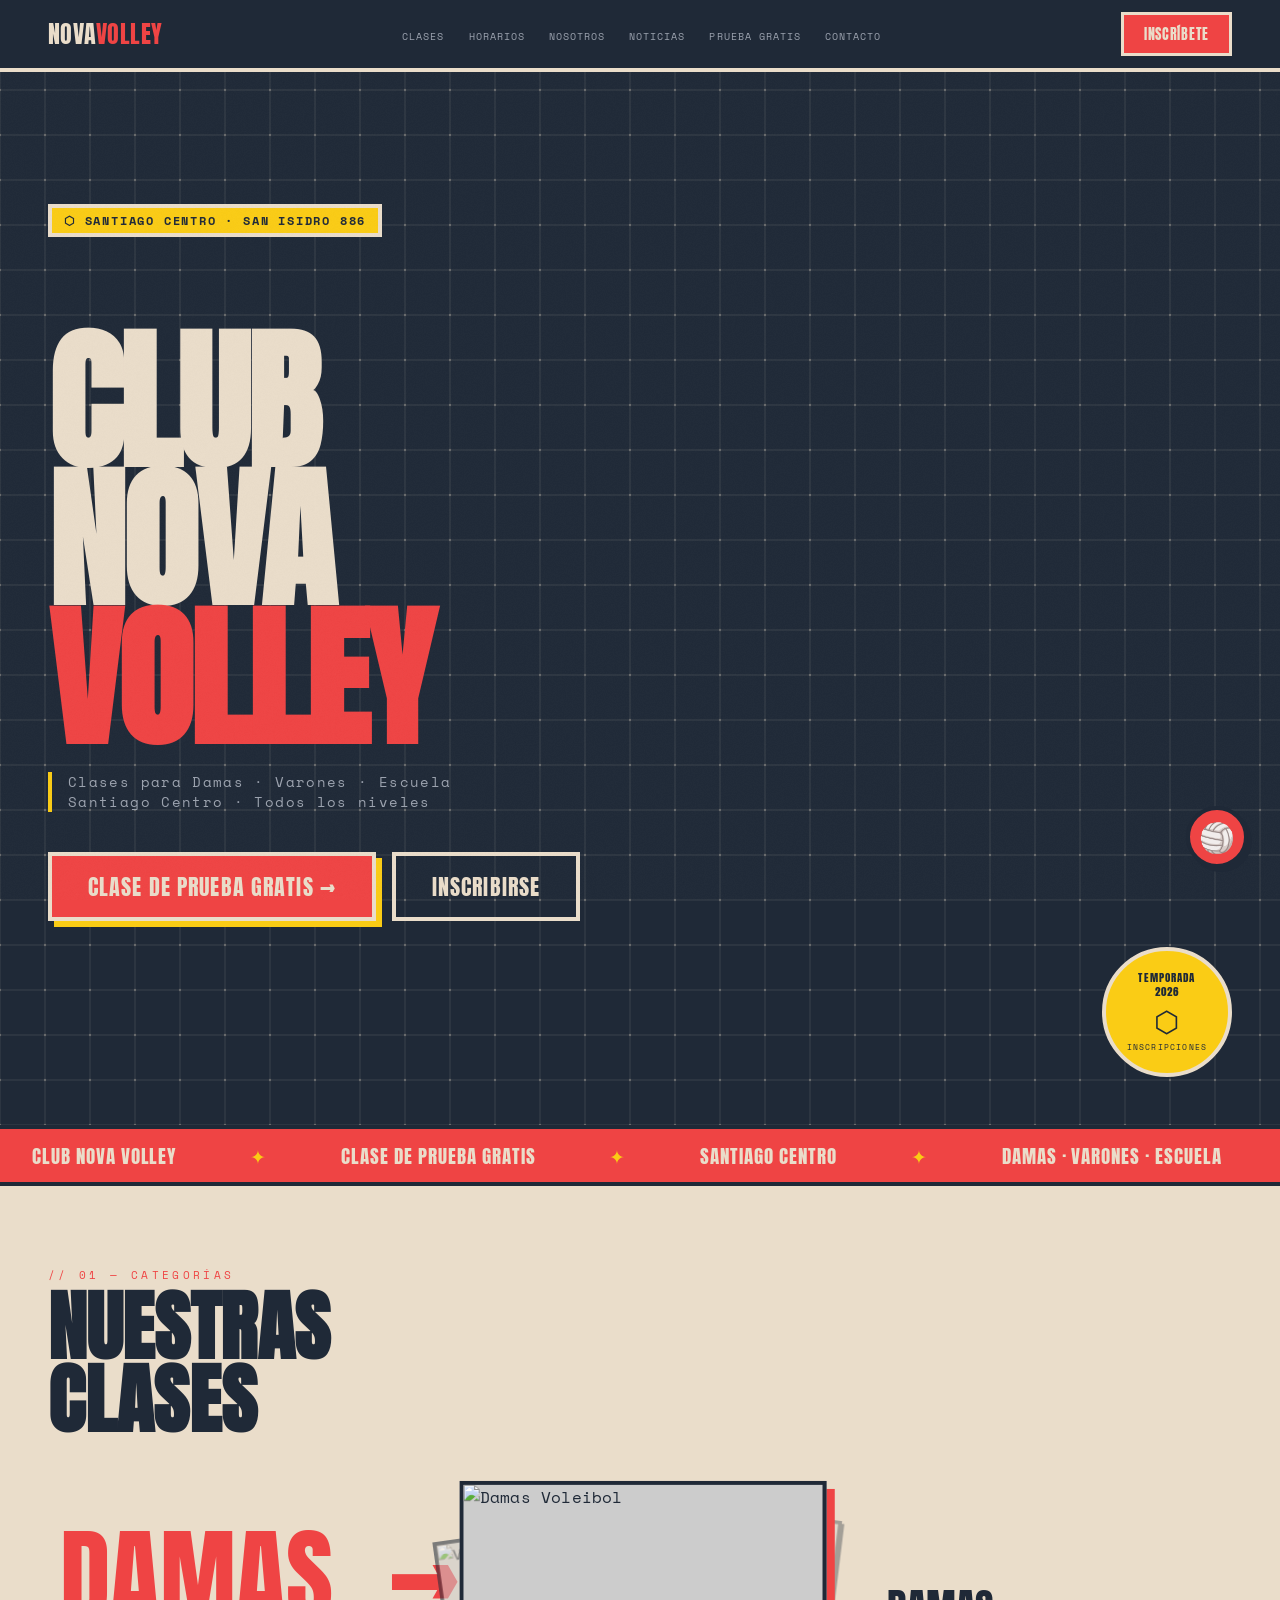
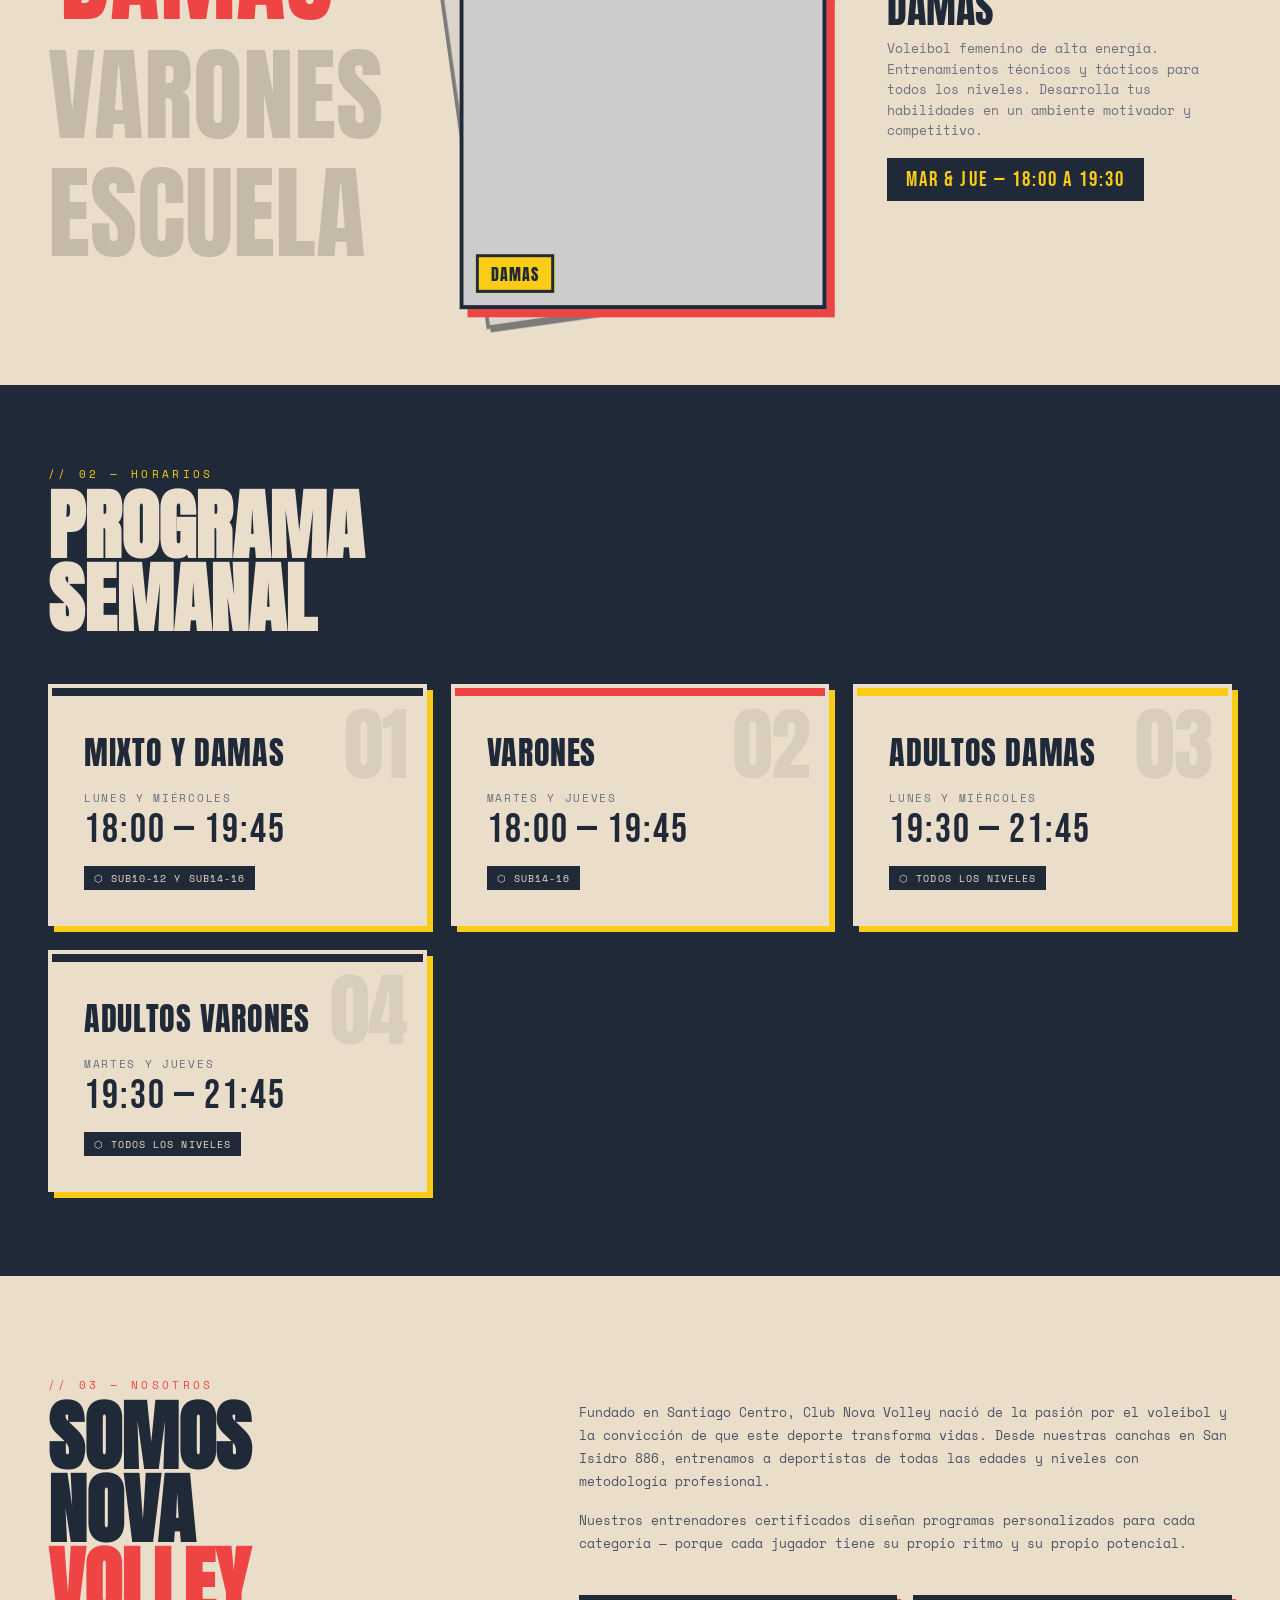
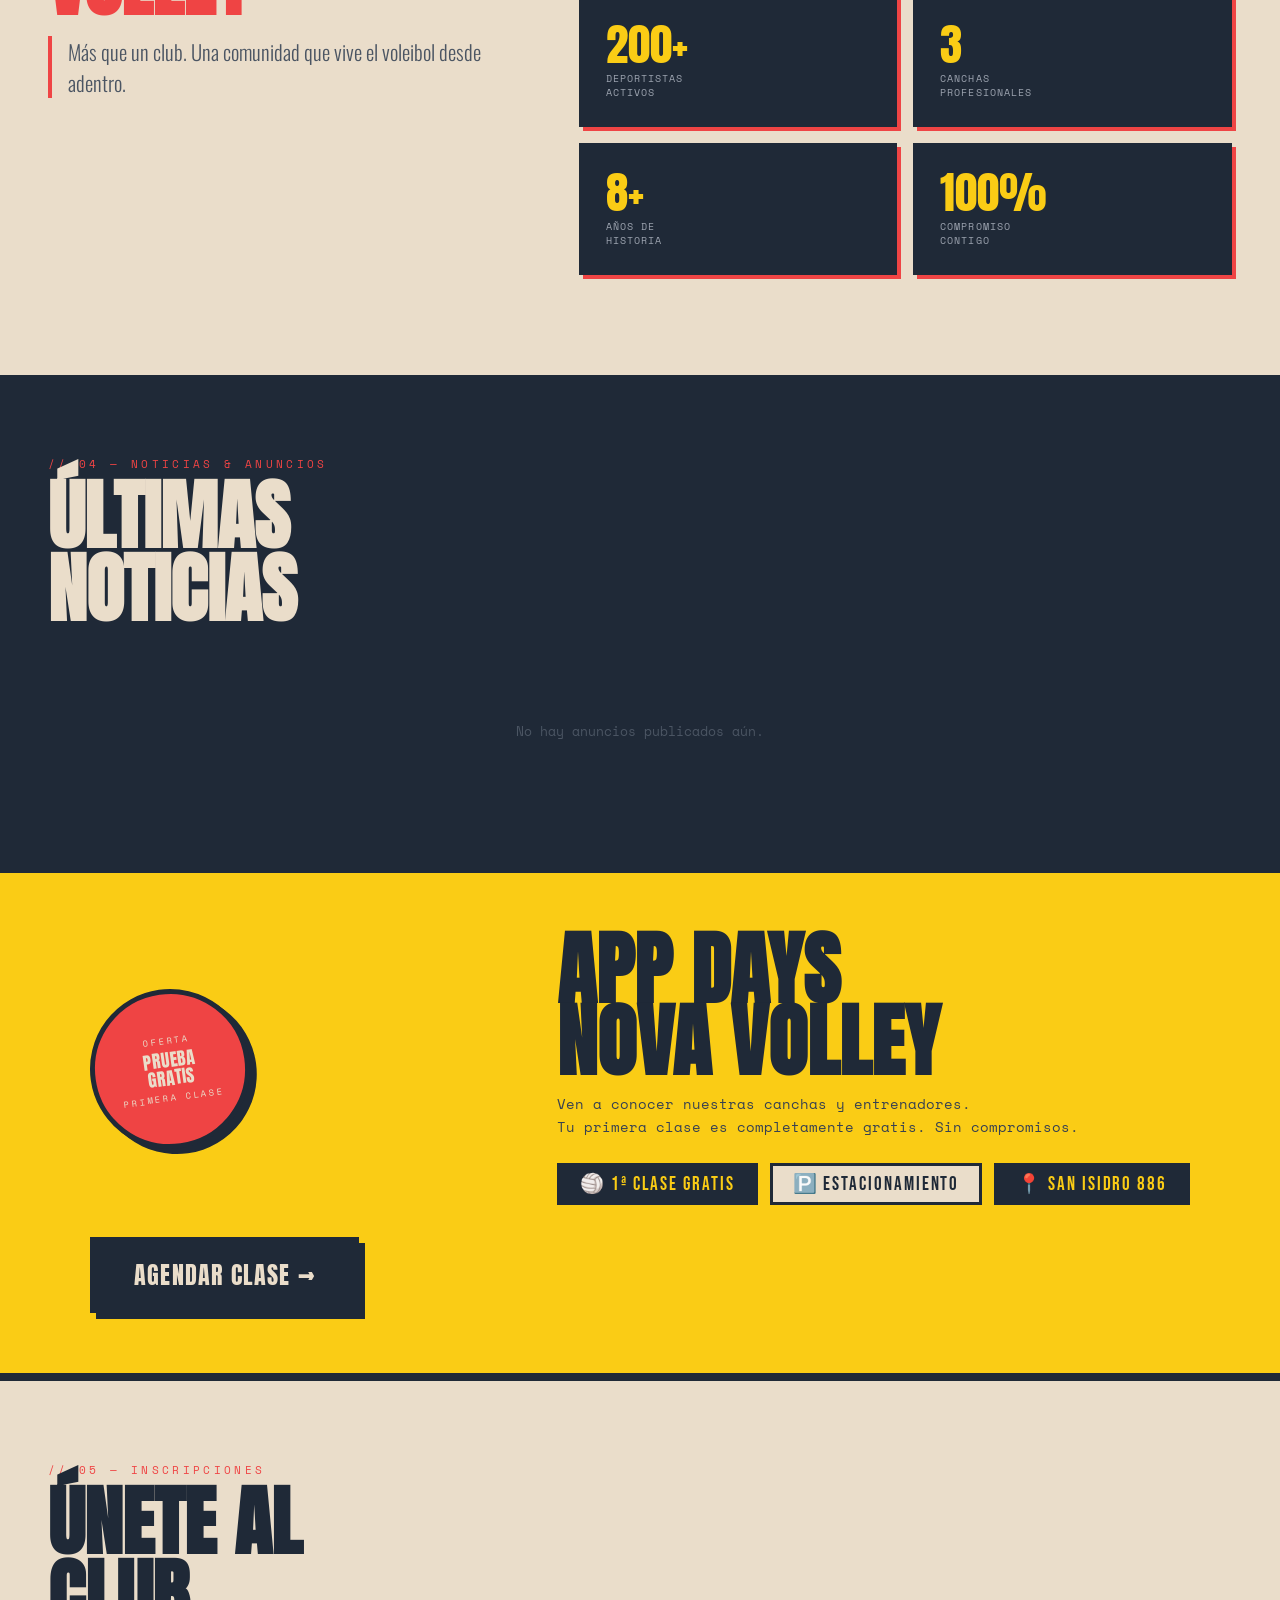
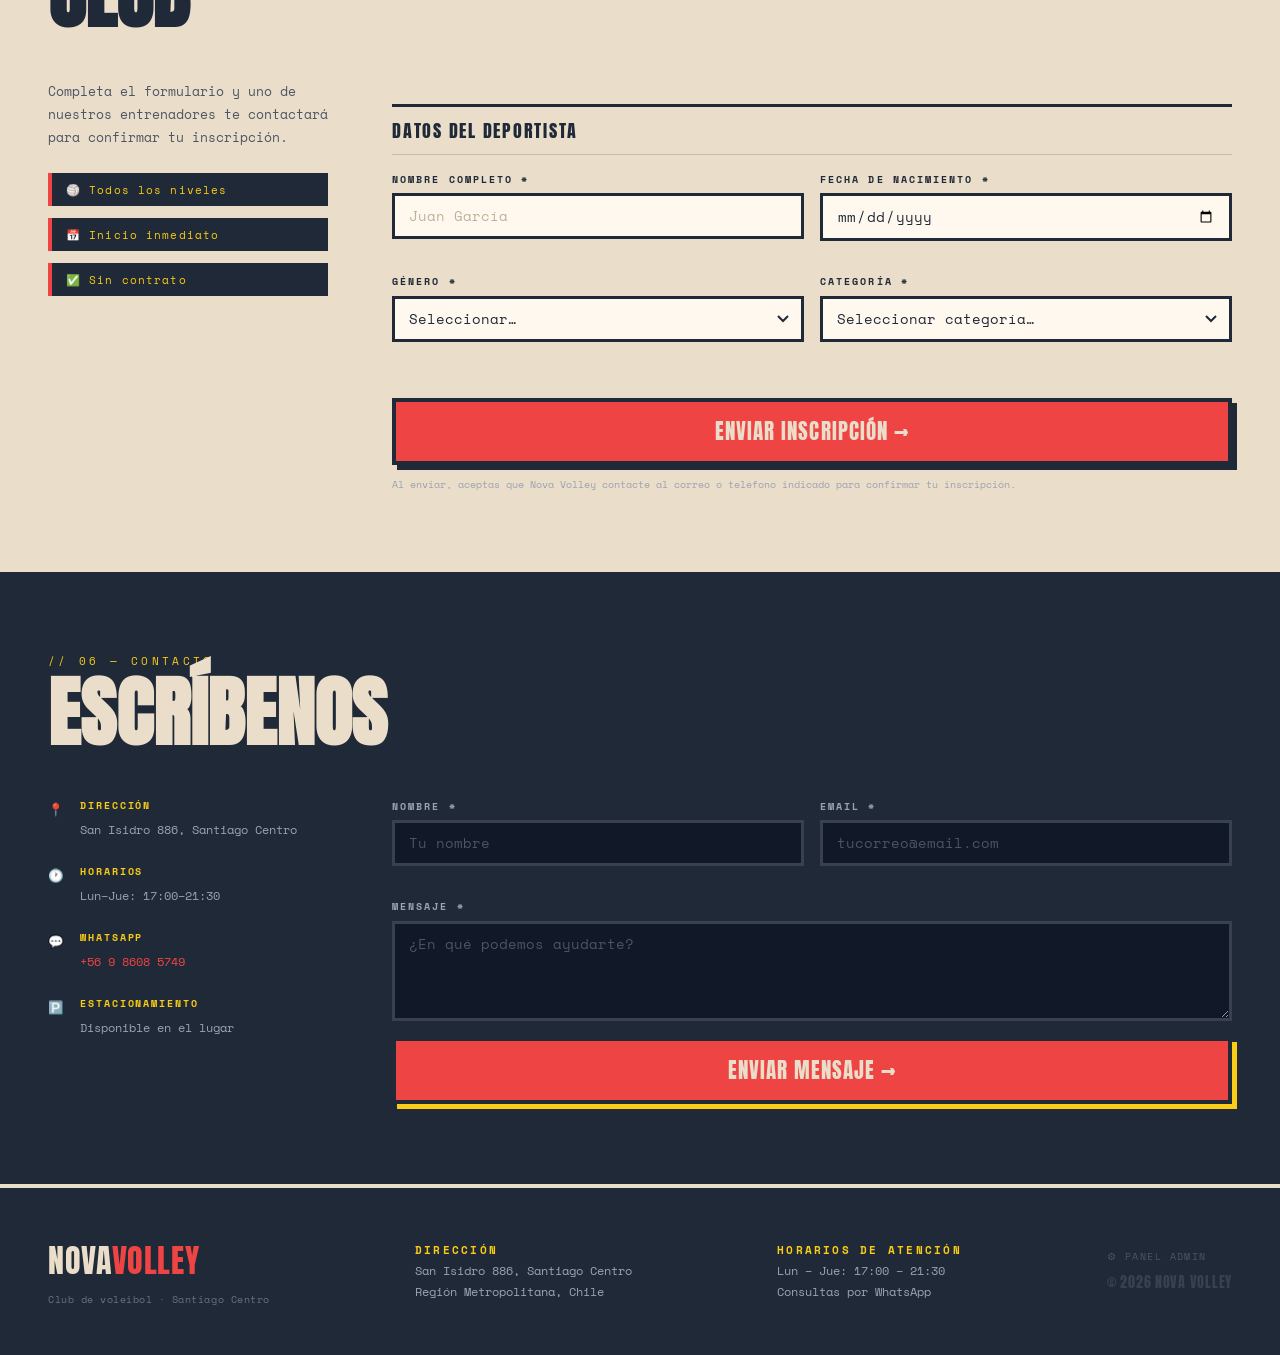
==== commit 6d87a7b8: "Update index.html" ====
--- a/index.html
+++ b/index.html
@@ -132,30 +132,43 @@
   <p class="section-label">// 02 — Horarios</p>
   <h2 class="section-title">PROGRAMA<br>SEMANAL</h2>
   <div class="schedule-grid">
+    
+    <div class="schedule-card">
+      <div class="card-accent" style="background: var(--carbon);"></div>
+      <span class="card-num">01</span>
+      <div class="card-title">Mixto y Damas</div>
+      <div class="card-days">Lunes y miércoles</div>
+      <div class="card-time">18:00 — 19:45</div>
+      <span class="card-tag">⬡ Sub10-12 y Sub14-16</span>
+    </div>
+    
     <div class="schedule-card">
       <div class="card-accent" style="background: var(--orange);"></div>
-      <span class="card-num">01</span>
-      <div class="card-title">Damas</div>
+      <span class="card-num">02</span>
+      <div class="card-title">Varones</div>
       <div class="card-days">Martes y Jueves</div>
-      <div class="card-time">18:00 — 19:30</div>
-      <span class="card-tag">⬡ Nivel mixto</span>
-    </div>
+      <div class="card-time">18:00 — 19:45</div>
+      <span class="card-tag">⬡ Sub14-16</span>
+    </div>
+    
     <div class="schedule-card">
       <div class="card-accent" style="background: var(--mustard);"></div>
-      <span class="card-num">02</span>
-      <div class="card-title">Adultos</div>
-      <div class="card-days">Lunes a Jueves</div>
-      <div class="card-time">19:30 — 21:00</div>
+      <span class="card-num">03</span>
+      <div class="card-title">Adultos Damas</div>
+      <div class="card-days">Lunes y miércoles</div>
+      <div class="card-time">19:30 — 21:45</div>
       <span class="card-tag">⬡ Todos los niveles</span>
     </div>
+    
     <div class="schedule-card">
       <div class="card-accent" style="background: var(--carbon);"></div>
-      <span class="card-num">03</span>
-      <div class="card-title">Escuela</div>
-      <div class="card-days">Consultar disponibilidad</div>
-      <div class="card-time">NIÑAS &amp; NIÑOS</div>
-      <span class="card-tag">⬡ Desde 8 años</span>
-    </div>
+      <span class="card-num">04</span>
+      <div class="card-title">Adultos Varones</div>
+      <div class="card-days">Martes y jueves</div>
+      <div class="card-time">19:30 — 21:45</div>
+      <span class="card-tag">⬡ Todos los niveles</span>
+    </div>
+    
   </div>
 </section>
 
@@ -224,7 +237,7 @@
         <span class="promo-pill">📍 SAN ISIDRO 886</span>
       </div>
     </div>
-    <a href="https://wa.me/56900000000?text=Hola%2C%20quiero%20agendar%20mi%20clase%20de%20prueba%20en%20Club%20Nova%20Volley" class="promo-cta" target="_blank">
+    <a href="https://wa.me/56986085749?text=Hola%2C%20quiero%20agendar%20mi%20clase%20de%20prueba%20en%20Club%20Nova%20Volley" class="promo-cta" target="_blank">
       AGENDAR CLASE →
     </a>
   </div>
@@ -337,7 +350,7 @@
         <span class="contacto-icon">💬</span>
         <div>
           <strong>WhatsApp</strong>
-          <a href="https://wa.me/56900000000" target="_blank" class="contacto-link">+56 9 0000 0000</a>
+          <a href="https://wa.me/56986085749" target="_blank" class="contacto-link">+56 9 8608 5749</a>
         </div>
       </div>
       <div class="contacto-item">
@@ -416,7 +429,6 @@
     </div>
     <div class="chat-quick-replies" id="chat-quick-replies">
       <button class="quick-reply" data-q="horarios">⏰ Horarios</button>
-      <button class="quick-reply" data-q="precio">💰 Precios</button>
       <button class="quick-reply" data-q="prueba">🎯 Clase gratis</button>
       <button class="quick-reply" data-q="ubicacion">📍 Dónde están</button>
     </div>
@@ -425,7 +437,7 @@
       <button class="chat-send" id="chat-send">→</button>
     </div>
     <div class="chat-footer-actions">
-      <a href="https://wa.me/56900000000?text=Hola%2C%20necesito%20hablar%20con%20alguien%20de%20Nova%20Volley" target="_blank" class="chat-human-btn">👤 Hablar con persona</a>
+      <a href="https://wa.me/56986085749?text=Hola%2C%20necesito%20hablar%20con%20alguien%20de%20Nova%20Volley" target="_blank" class="chat-human-btn">👤 Hablar con persona</a>
       <a href="#contacto" class="chat-human-btn" id="chat-goto-form">📋 Formulario</a>
     </div>
   </div>
@@ -433,4 +445,4 @@
 
 <script src="scripts.js"></script>
 </body>
-</html>+</html>
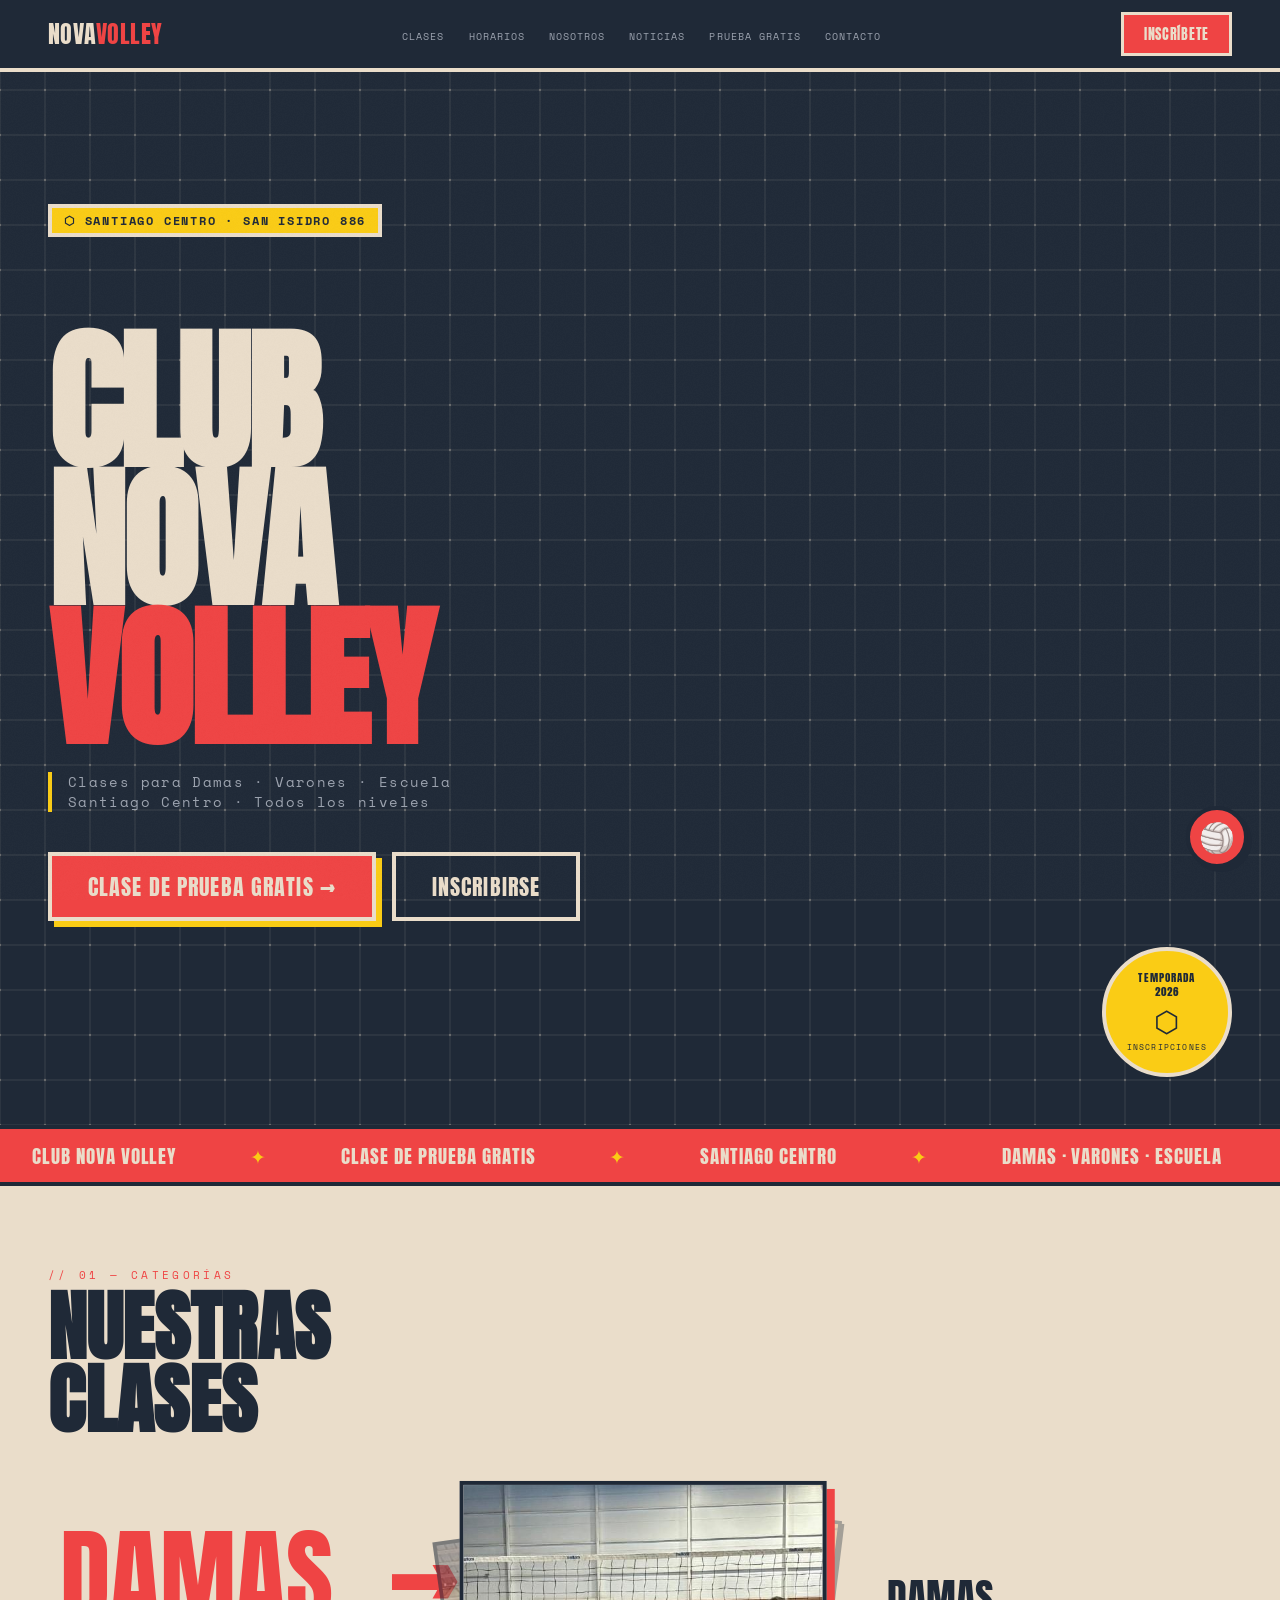
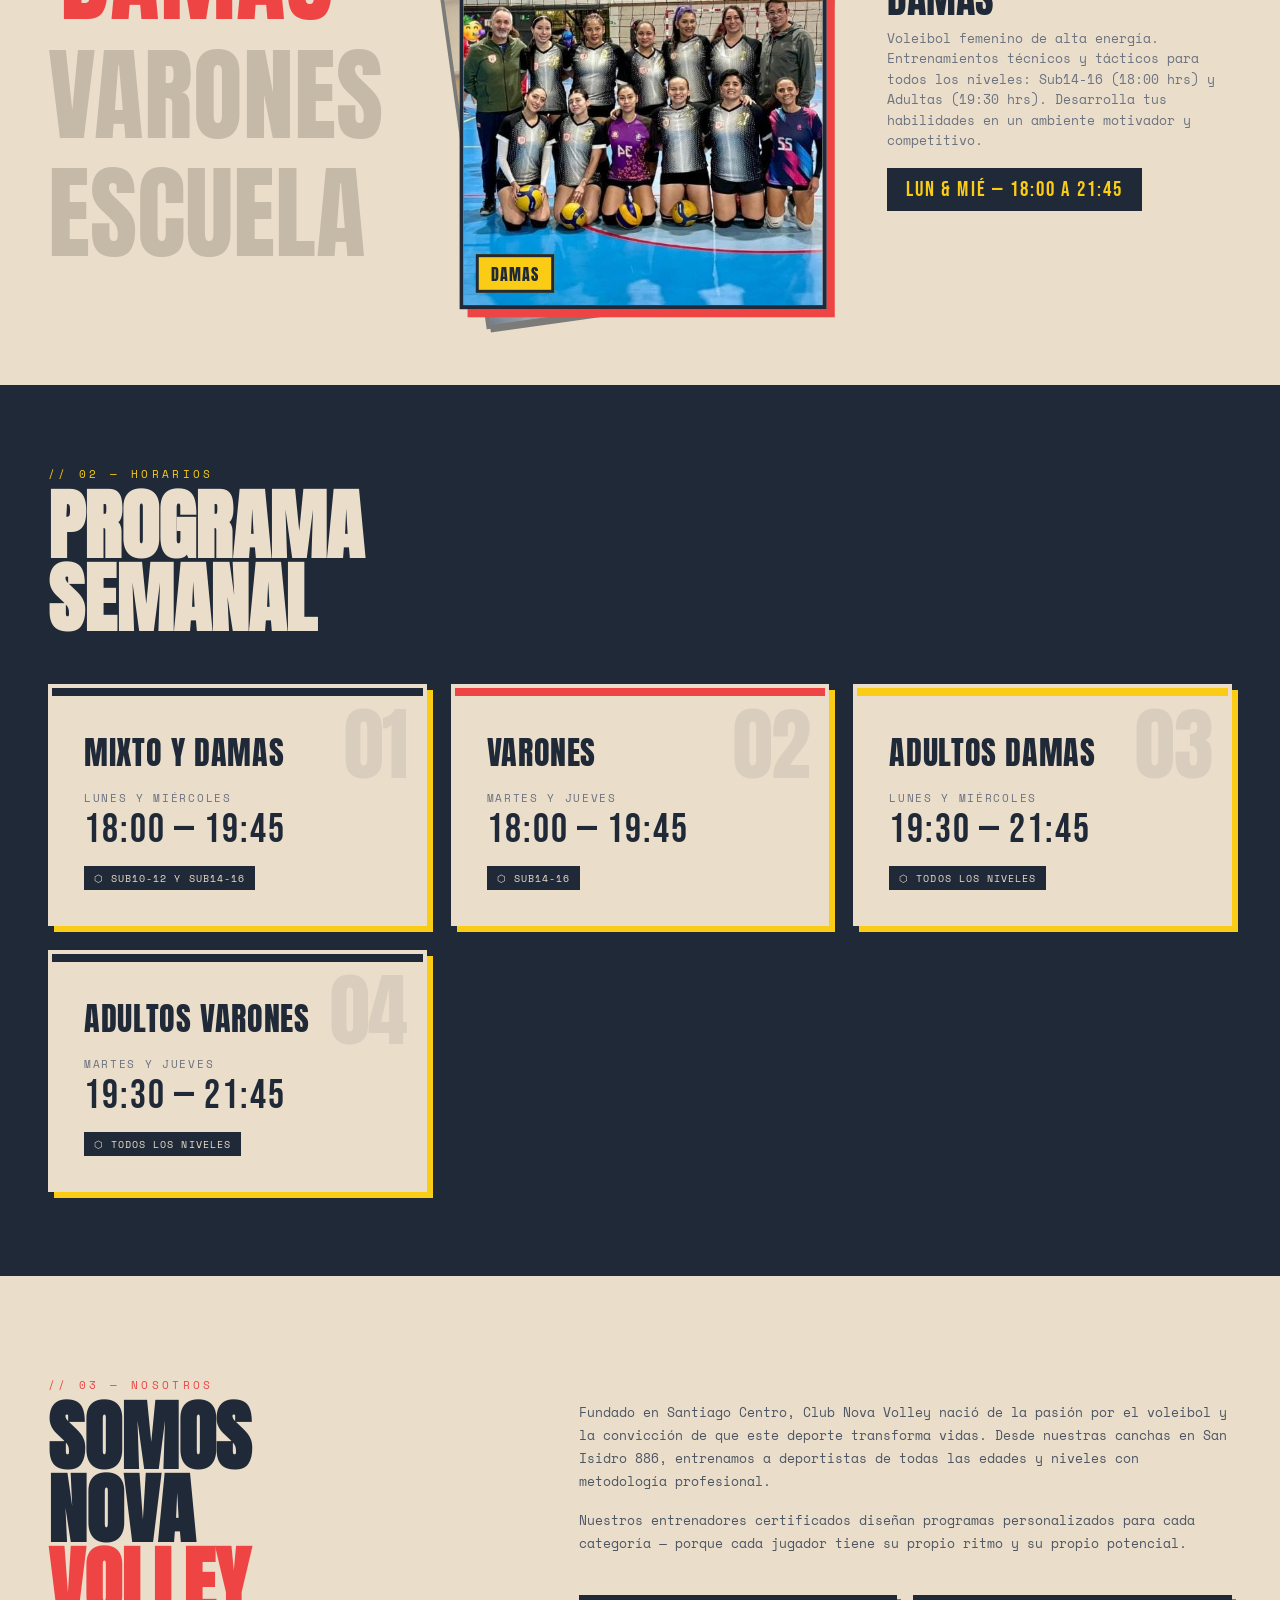
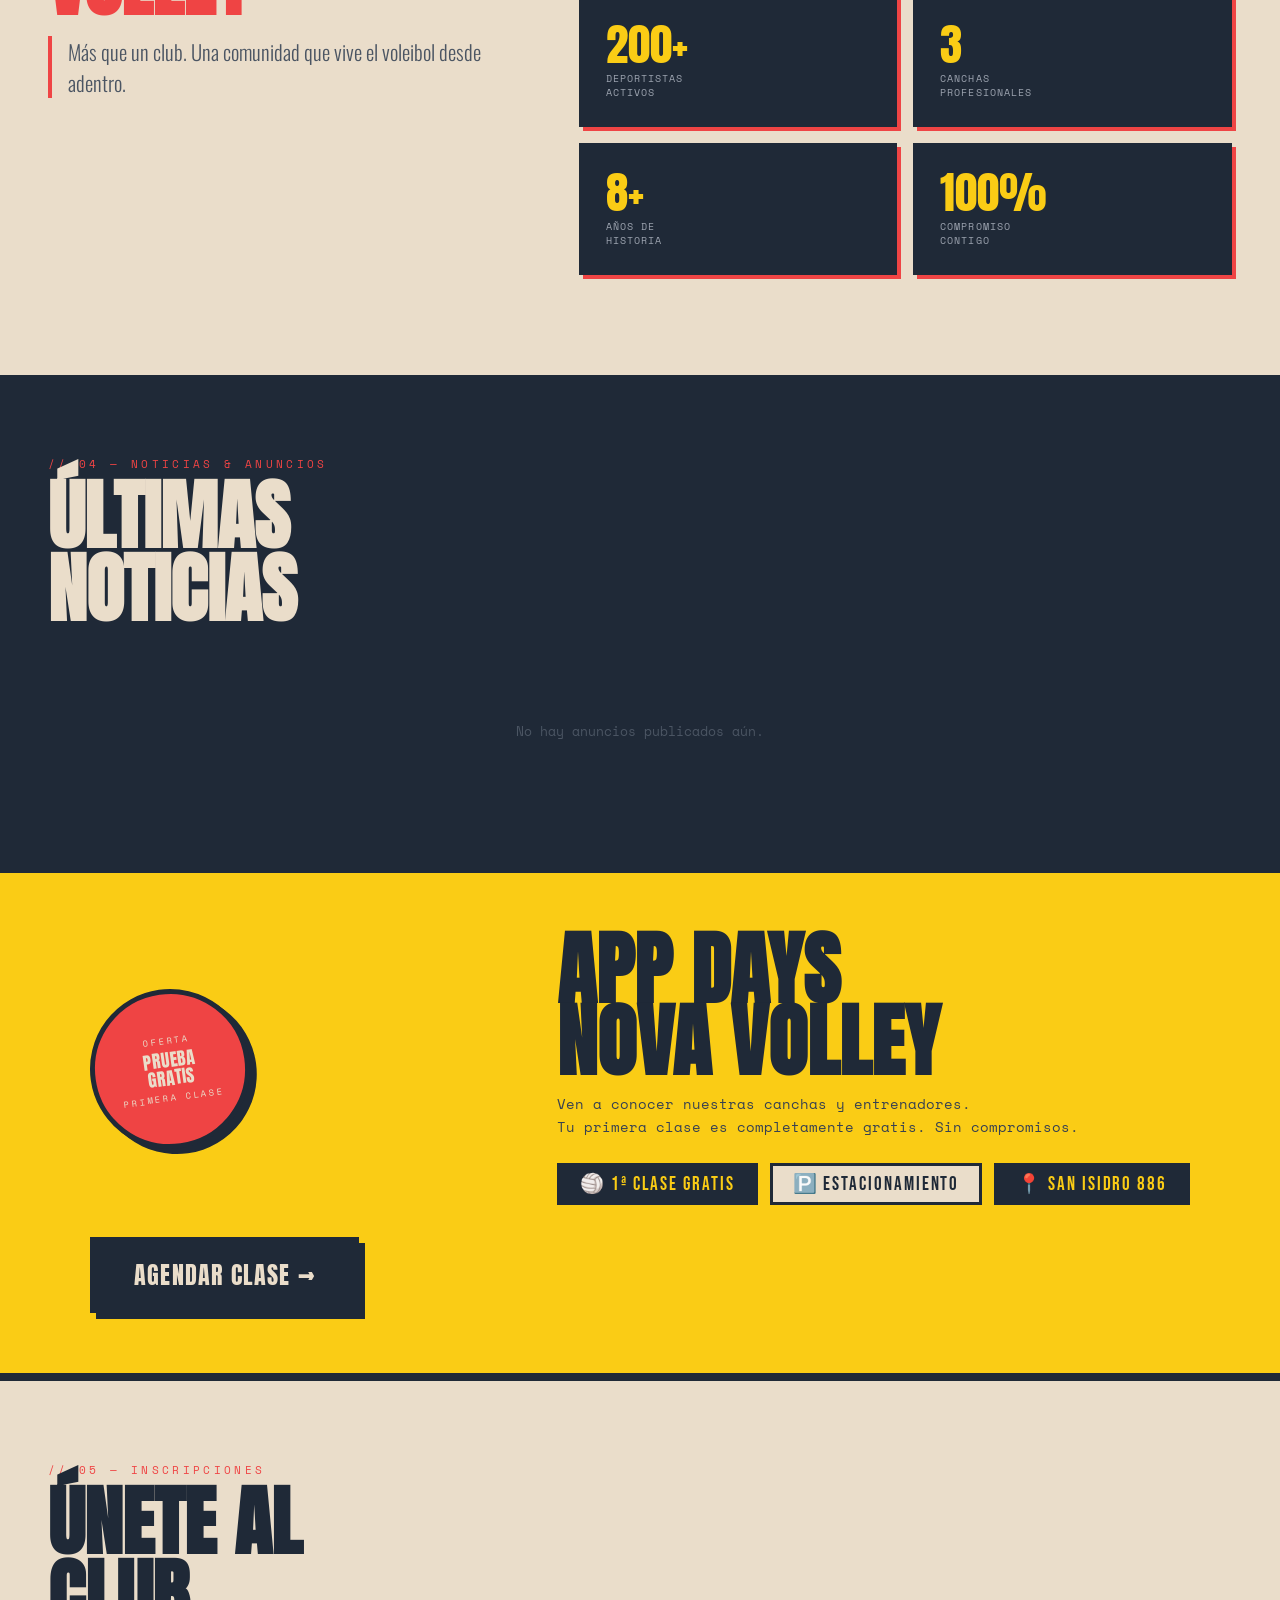
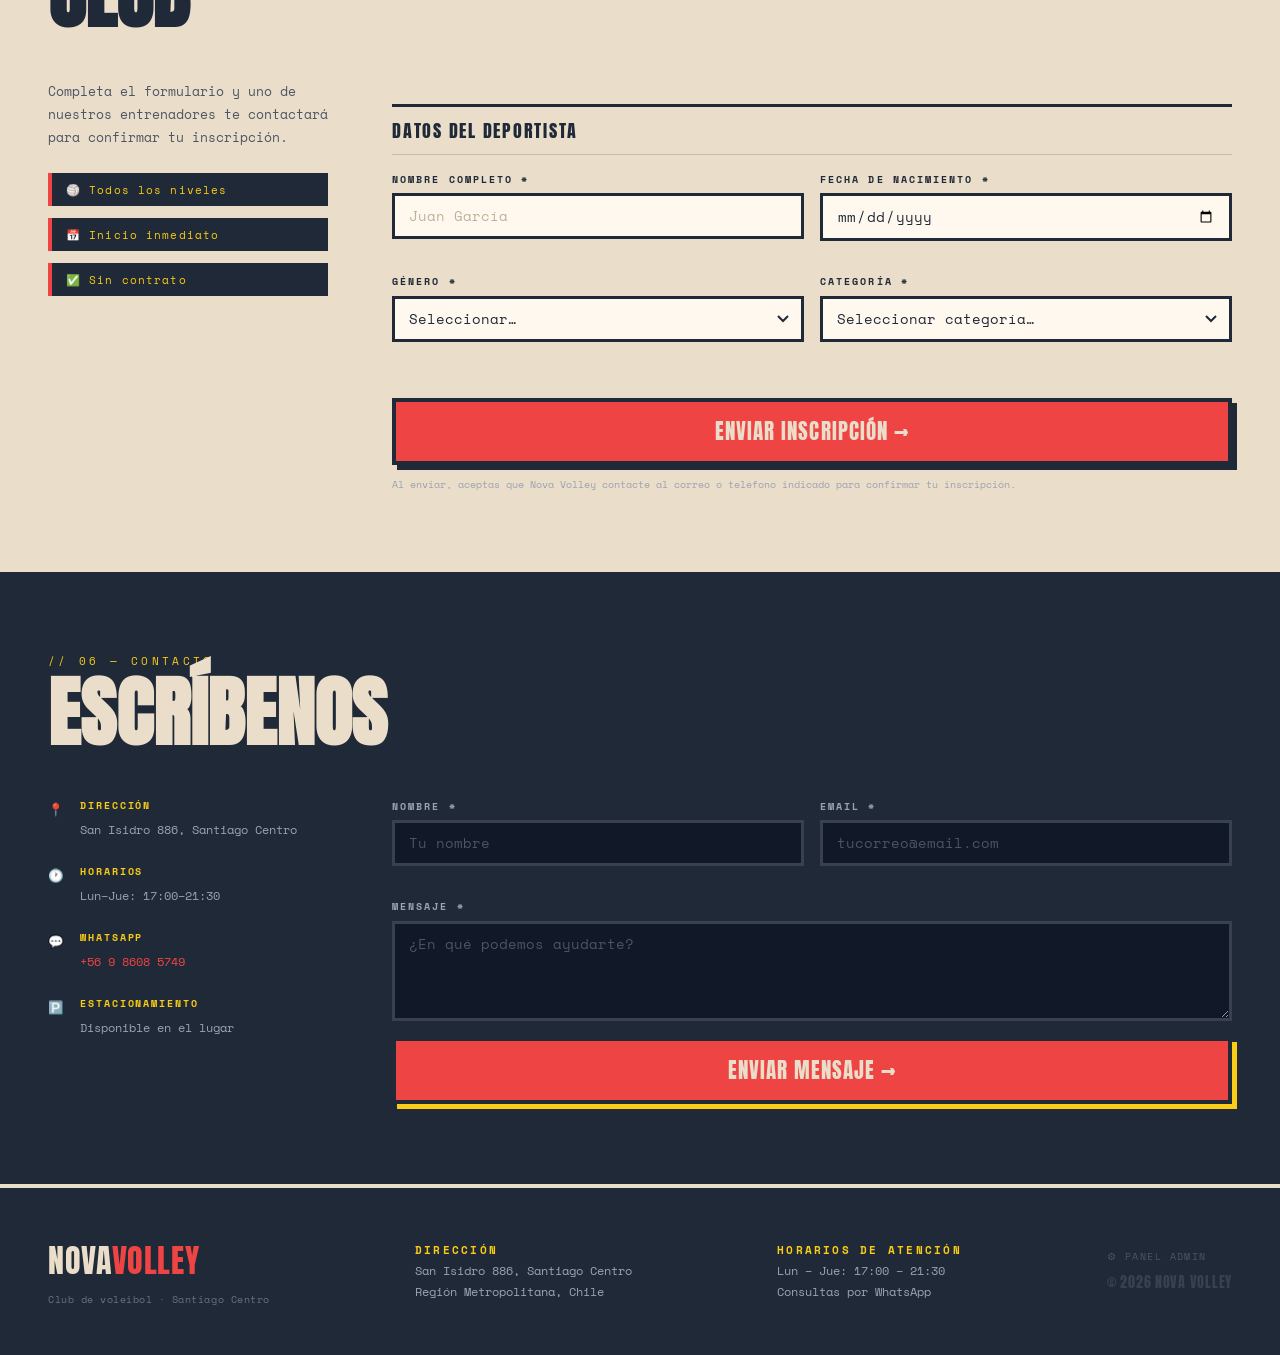
==== commit 531bcde1: "Update fmt.Println message from 'Hello' to 'Goodbye'" ====
--- a/index.html
+++ b/index.html
@@ -107,23 +107,23 @@
     </div>
     <div class="photo-stack-wrap" id="photo-stack">
       <div class="photo-card front" data-cat="damas" data-pos="2">
-        <img src="https://images.unsplash.com/photo-1547347298-4074fc3086f0?w=600&auto=format&fit=crop&q=80" alt="Damas Voleibol" loading="lazy" />
+        <img src="/fotos/grupofemenino.jpeg" alt="Damas Voleibol" loading="lazy" />
         <span class="card-label">DAMAS</span>
       </div>
       <div class="photo-card back-1" data-cat="varones" data-pos="0">
-        <img src="https://images.unsplash.com/photo-1612872087720-bb876e2e67d1?w=600&auto=format&fit=crop&q=80" alt="Varones Voleibol" loading="lazy" />
+        <img src="/fotos/grupocompleto.jpeg" alt="Varones Voleibol" loading="lazy" />
         <span class="card-label">VARONES</span>
       </div>
       <div class="photo-card back-2" data-cat="escuela" data-pos="1">
-        <img src="https://images.unsplash.com/photo-1574629810360-7efbbe195018?w=600&auto=format&fit=crop&q=80" alt="Escuela Voleibol" loading="lazy" />
+        <img src="/fotos/logocercano.jpeg" alt="Escuela Voleibol" loading="lazy" />
         <span class="card-label">ESCUELA</span>
       </div>
     </div>
-    <div class="cat-info-panel" id="cat-info">
-      <div class="cat-info-title" id="info-title">DAMAS</div>
-      <p class="cat-info-text" id="info-text">Voleibol femenino de alta energía. Entrenamientos técnicos y tácticos para todos los niveles. Desarrolla tus habilidades en un ambiente motivador y competitivo.</p>
-      <span class="cat-horario" id="info-horario">MAR &amp; JUE — 18:00 a 19:30</span>
-    </div>
+  <div class="cat-info-panel" id="cat-info">
+    <div class="cat-info-title" id="info-title">DAMAS</div>
+    <p class="cat-info-text" id="info-text">Voleibol femenino de alta energía. Entrenamientos técnicos y tácticos para todos los niveles: Sub14-16 (18:00 hrs) y Adultas (19:30 hrs). Desarrolla tus habilidades en un ambiente motivador y competitivo.</p>
+    <span class="cat-horario" id="info-horario">LUN &amp; MIÉ — 18:00 a 21:45</span>
+  </div>
   </div>
 </section>
 
